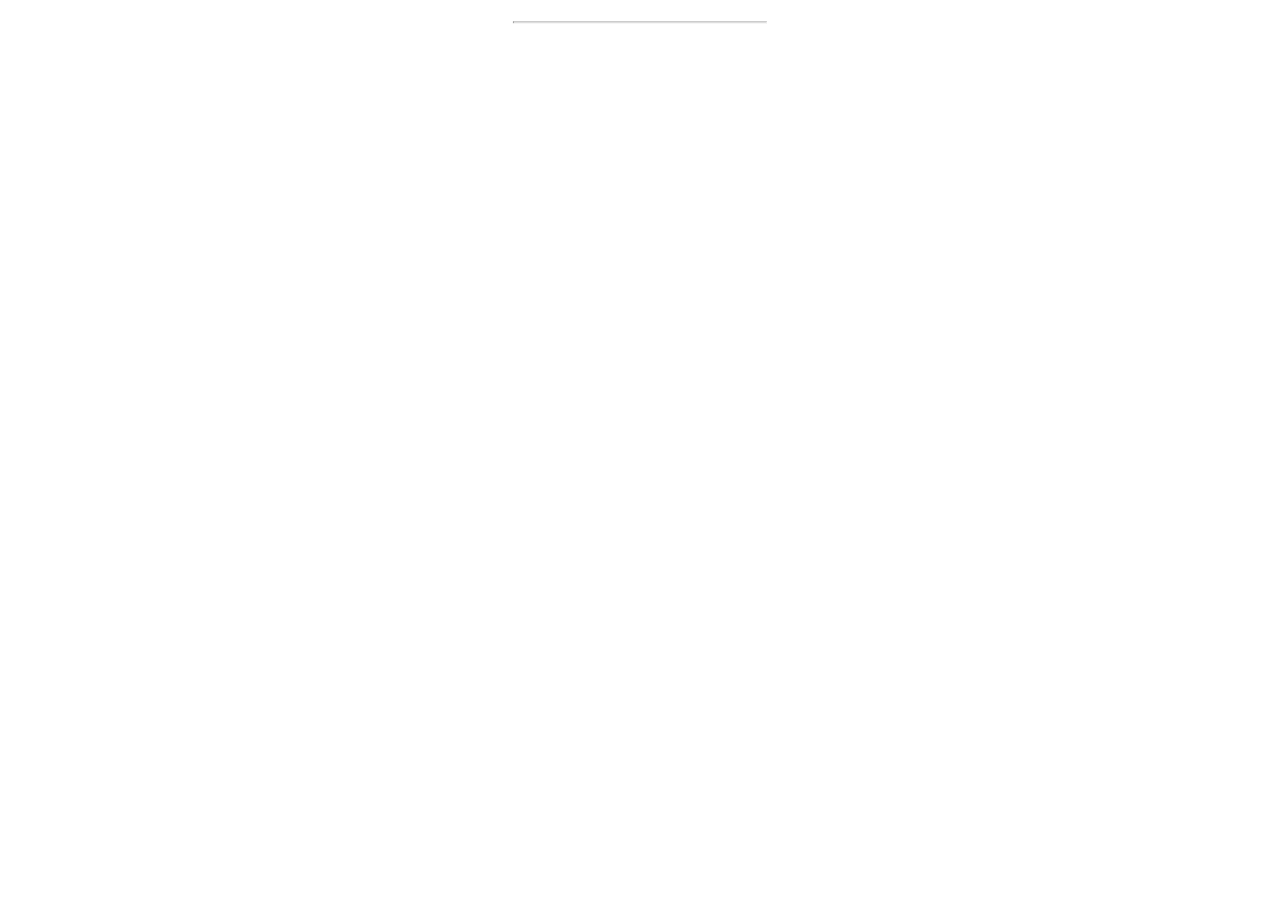
==== index.html @ 2dc8d496 "Create index.html" ====
<!DOCTYPE html>
<html>
<style>
body, html {
    height: 100%;
    margin: 0;
}

.bgimg {
    background-color: white
    height: 100%;
    background-position: center;
    background-size: cover;
    position: relative;
    color: white;
    font-family: "Courier New", Courier, monospace;
    font-size: 25px;
}

.topleft {
    position: absolute;
    top: 0;
    left: 16px;
}

.bottomleft {
    position: absolute;
    bottom: 0;
    left: 16px;
}

.middle {
    position: absolute;
    top: 50%;
    left: 50%;
    transform: translate(-50%, -50%);
    text-align: center;
}

hr {
    margin: auto;
    width: 40%;
}
</style>
<body>

<div class="bgimg">
  <div class="topleft">
    <p>Logo</p>
  </div>
  <div class="middle">
    <h1>Down Time In Progress</h1>
    <hr>
    <p>35 days left</p>
  </div>
  <div class="bottomleft">
    <p>Powered and Protected by Plug Dvlpr</p>
  </div>
</div>

</body>
</html>
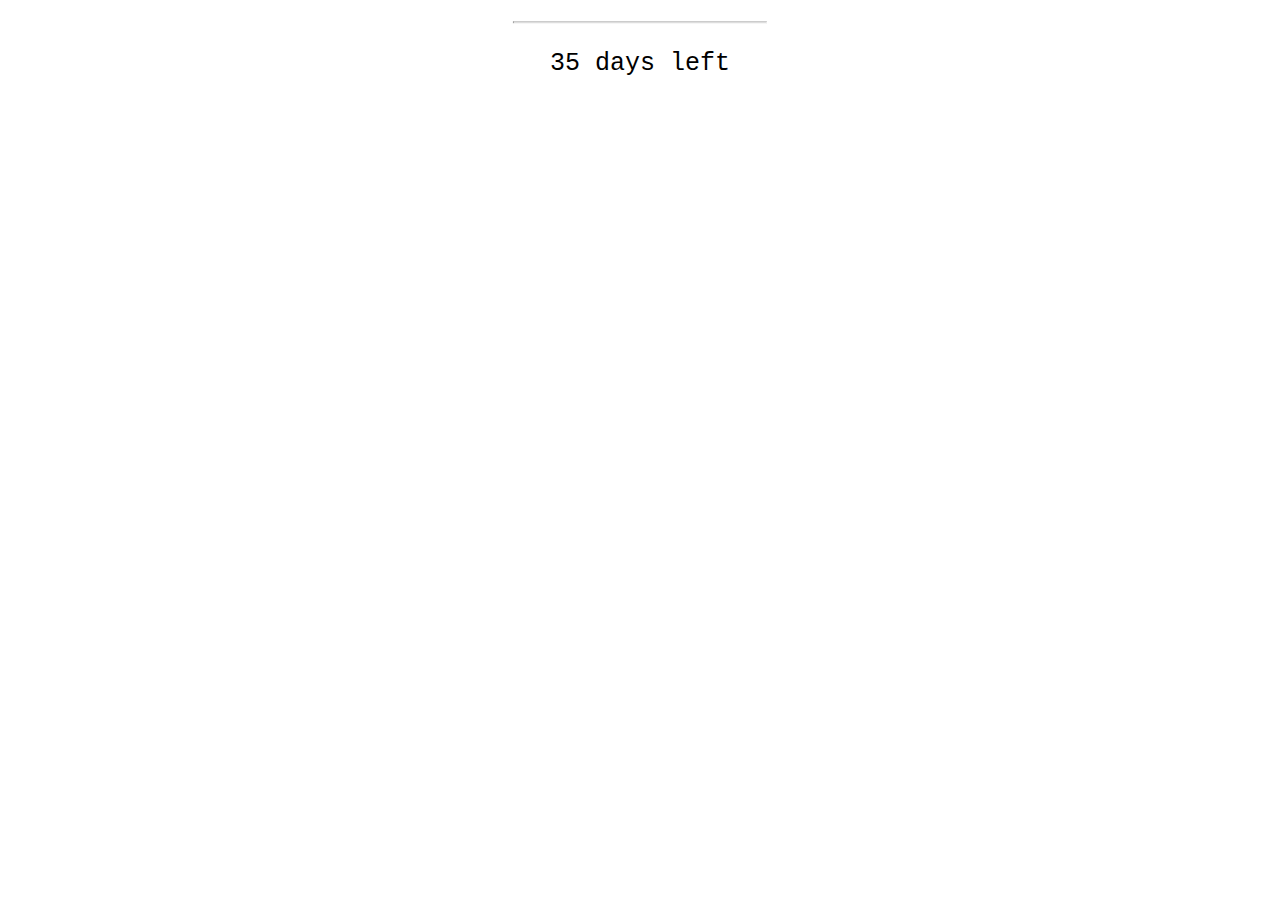
==== commit 40b5e842: "Update index.html" ====
--- a/index.html
+++ b/index.html
@@ -46,15 +46,15 @@
 
 <div class="bgimg">
   <div class="topleft">
-    <p>Logo</p>
+    <p>BaKa</p>
   </div>
   <div class="middle">
-    <h1>Down Time In Progress</h1>
+    <h1 style="color: black">Down Time In Progress</h1>
     <hr>
-    <p>35 days left</p>
+    <p style="color: black">35 days left</p>
   </div>
   <div class="bottomleft">
-    <p>Powered and Protected by Plug Dvlpr</p>
+    <p style="color: black">Powered and Protected by Plug Dvlpr</p>
   </div>
 </div>
 
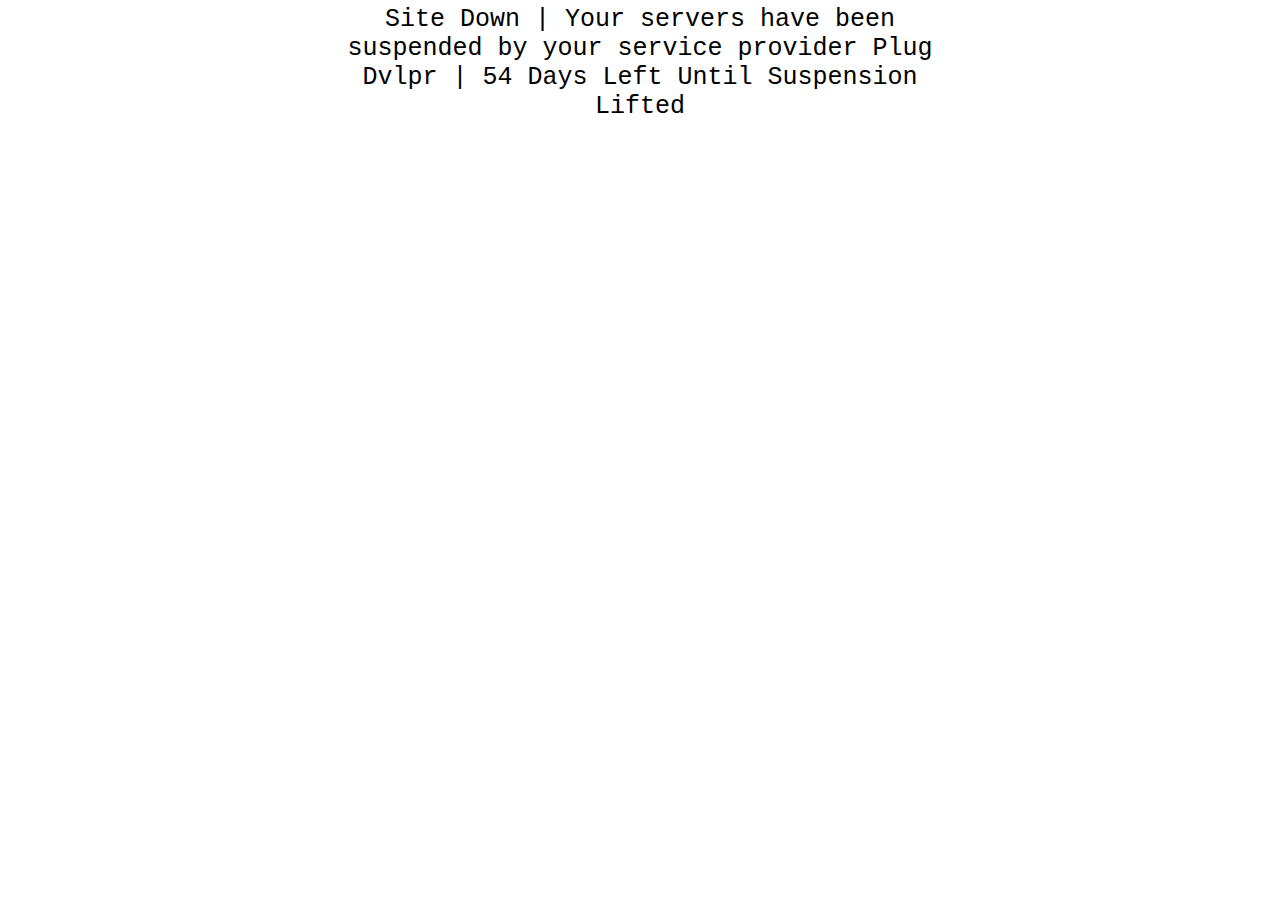
==== commit 5ac5376e: "Update index.html" ====
--- a/index.html
+++ b/index.html
@@ -51,7 +51,7 @@
   <div class="middle">
     <h1 style="color: black">Down Time In Progress</h1>
     <hr>
-    <p style="color: black">35 days left</p>
+    <p style="color: black">Site Down | Your servers have been suspended by your service provider Plug Dvlpr | 54 Days Left Until Suspension Lifted</p>
   </div>
   <div class="bottomleft">
     <p style="color: black">Powered and Protected by Plug Dvlpr</p>
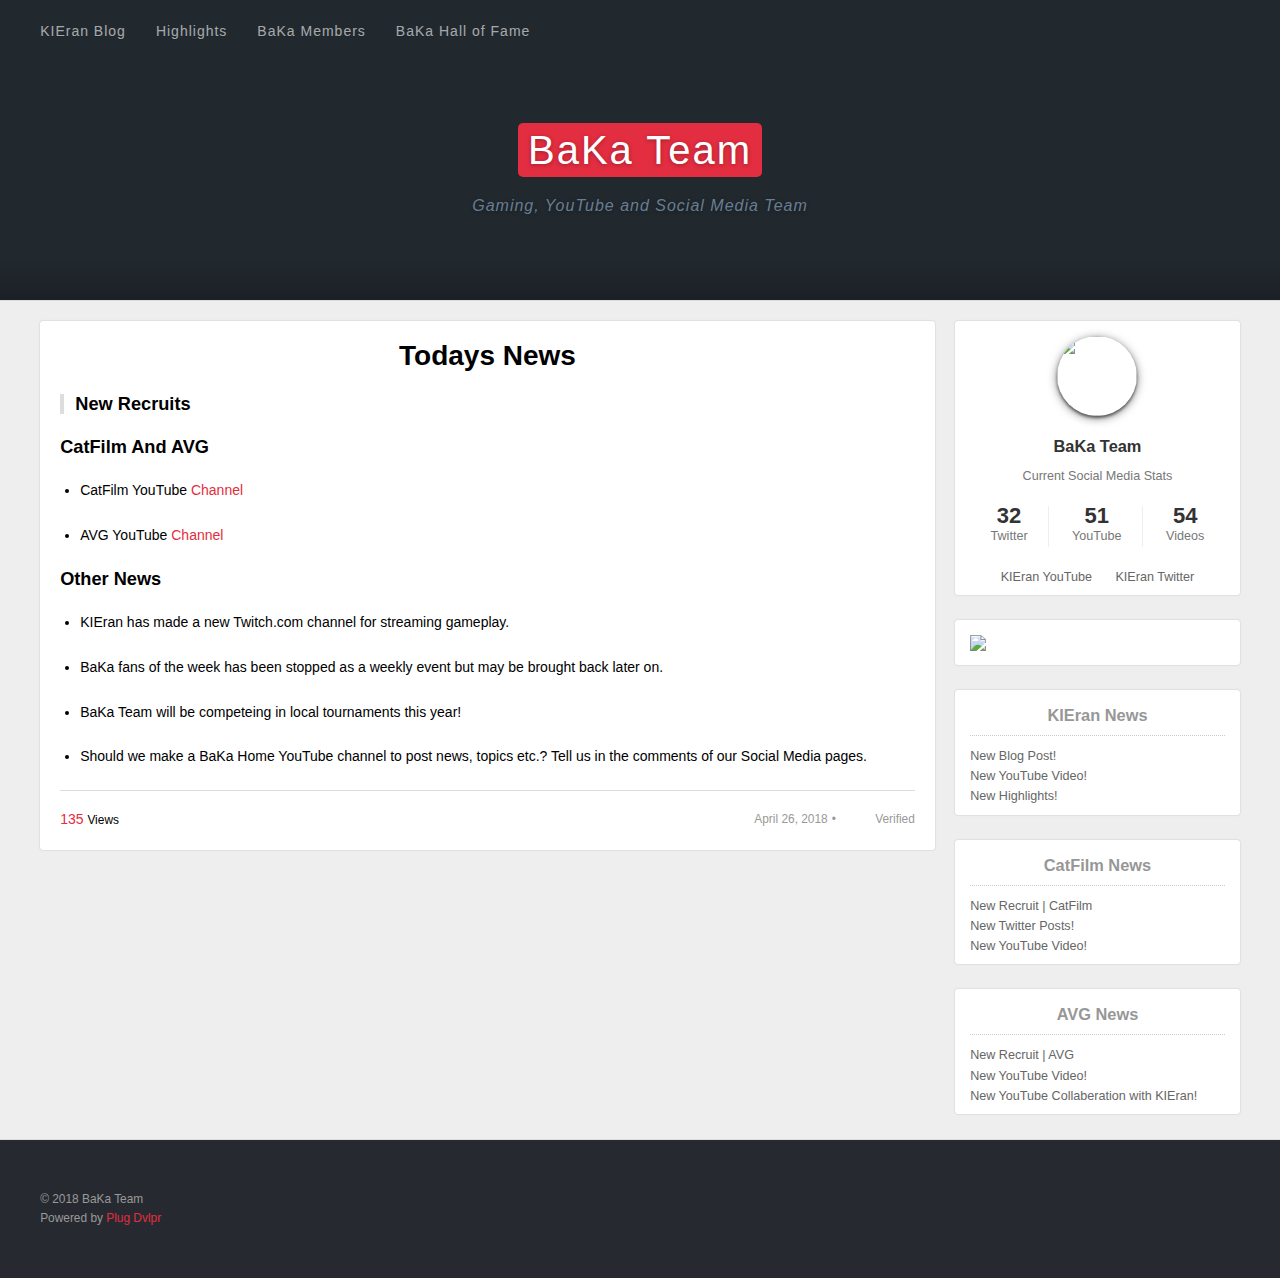
==== commit b792ca25: "Rename home.html to index.html" ====
--- a/index.html
+++ b/index.html
@@ -1,62 +1,410 @@
 <!DOCTYPE html>
 <html>
-<style>
-body, html {
-    height: 100%;
-    margin: 0;
+<head>
+  <meta charset="utf-8">
+  
+  <title>BaKa Home Page</title>
+  <meta name="viewport" content="width=device-width, initial-scale=1, maximum-scale=1">
+  <meta name="description" content="博主是一个很内敛的人。 联系 GitHub：@lvming6816077  WeiBo：@吕小鸣javascript  QQ：@ty吕小鸣  网易云音乐：@吕小小鸣   经历 2012年6月，从还没毕业，就来到了上海实习，当时真的是满心期待，事后证明，的确值得期待，来到张江，开始了程序员生涯。  2013年6月，实习满一年，回学校毕业，说实话，这一年确实学到了很多东西，但是也很后悔的，因为和别人">
+<meta property="og:type" content="website">
+<meta property="og:title" content="关于本站">
+<meta property="og:url" content="http://www.nihaoshijie.com.cn/about/index.html">
+<meta property="og:site_name" content="吕小鸣前端博客">
+<meta property="og:description" content="博主是一个很内敛的人。 联系 GitHub：@lvming6816077  WeiBo：@吕小鸣javascript  QQ：@ty吕小鸣  网易云音乐：@吕小小鸣   经历 2012年6月，从还没毕业，就来到了上海实习，当时真的是满心期待，事后证明，的确值得期待，来到张江，开始了程序员生涯。  2013年6月，实习满一年，回学校毕业，说实话，这一年确实学到了很多东西，但是也很后悔的，因为和别人">
+<meta property="og:locale" content="zh-CN">
+<meta property="og:updated_time" content="2017-05-15T02:10:40.000Z">
+<meta name="twitter:card" content="summary">
+<meta name="twitter:title" content="关于本站">
+<meta name="twitter:description" content="博主是一个很内敛的人。 联系 GitHub：@lvming6816077  WeiBo：@吕小鸣javascript  QQ：@ty吕小鸣  网易云音乐：@吕小小鸣   经历 2012年6月，从还没毕业，就来到了上海实习，当时真的是满心期待，事后证明，的确值得期待，来到张江，开始了程序员生涯。  2013年6月，实习满一年，回学校毕业，说实话，这一年确实学到了很多东西，但是也很后悔的，因为和别人">
+  
+    <link rel="alternative" href="/atom.xml" title="吕小鸣前端博客" type="application/atom+xml">
+  
+  
+    <link rel="icon" href="/favicon.png">
+  
+  <link rel="stylesheet" href="style.css">
+  <!--[if lt IE 9]><script src="//cdnjs.cloudflare.com/ajax/libs/html5shiv/3.7/html5shiv.min.js"></script><![endif]-->
+  
+
+
+
+</head>
+<body>
+<div id="container">
+  <div id="wrap">
+    <header id="header">
+  <div id="banner"></div>
+  <div id="header-outer" class="outer">
+    <div id="header-title" class="inner">
+      <h1 id="logo-wrap">
+        <a href="index.html" id="logo">BaKa Team</a>
+      </h1>
+      
+        <h2 id="subtitle-wrap">
+          <a href="/" id="subtitle">Gaming, YouTube and Social Media Team</a>
+        </h2>
+      
+    </div>
+    <div id="header-inner" class="inner">
+      <nav id="main-nav">
+        <a id="main-nav-toggle" class="nav-icon"></a>
+        
+          <a class="main-nav-link" href="blog.html">KIEran Blog</a>
+        
+          <a class="main-nav-link" href="/Highlights.html">Highlights</a>
+        
+          <a class="main-nav-link" href="theteam.html">BaKa Members</a>
+        
+          <a class="main-nav-link" href="Bakahalloffame.html">BaKa Hall of Fame</a>
+        
+      </nav>
+      <nav id="sub-nav">
+        
+      </nav>
+      <div id="search-form-wrap">
+        <form action="//www.baidu.com/baidu" method="get" accept-charset="utf-8" class="search-form">
+          <input type="search" name="word" maxlength="20" class="search-form-input" placeholder="Search">
+          <input type="submit" value="" class="search-form-submit">
+          <input name=tn type=hidden value="bds">
+          <input name=cl type=hidden value="3">
+          <input name=ct type=hidden value="2097152">
+          <input type="hidden" name="si" value="www.nihaoshijie.com.cn">
+        </form>
+      </div>
+    </div>
+  </div>
+</header>
+    <div class="outer">
+      <section id="main"><article id="page-undefined" class="article article-type-page" itemscope itemprop="blogPost">
+
+  <div class="article-inner ">
+    
+    
+      <header class="article-header">
+        
+  
+    <h1 class="article-title" itemprop="name">
+      Todays News
+    </h1>
+  
+
+      </header>
+    
+    <div class="article-entry" itemprop="articleBody">
+      
+        <blockquote>
+            <h3 id="博主是一个很内敛的人。"><a href="#博主是一个很内敛的人。" class="headerlink" title="博主是一个很内敛的人。"></a>New Recruits</h3></blockquote>
+<h3 id="联系"><a href="#联系" class="headerlink" title="联系"></a>CatFilm And AVG</h3><ul>
+<li><p>CatFilm YouTube <a href="https://www.youtube.com/channel/UCZiUop7Xm9uzuAqoOfihsBw" target="_blank" rel="noopener">Channel</a></p>
+</li>
+<li><p>AVG YouTube <a href="https://www.youtube.com/channel/UCnhdkNKjhSUWKMeq_As4aNA" target="_blank" rel="noopener">Channel</a></p>
+</li>
+
+</ul>
+<h3 id="经历"><a href="#经历" class="headerlink" title="经历"></a>Other News</h3><ul>
+<li><p>KIEran has made a new Twitch.com channel for streaming gameplay.</p>
+</li>
+<li><p>BaKa fans of the week has been stopped as a weekly event but may be brought back later on.</p>
+</li>
+<li><p>BaKa Team will be competeing in local tournaments this year!</p>
+</li>
+<li><p>Should we make a BaKa Home YouTube channel to post news, topics etc.? Tell us in the comments of our Social Media pages.</p>
+</li>
+</ul>    
+    </div>
+    <footer class="article-footer">
+    
+        <a data-url="http://www.nihaoshijie.com.cn/about/index.html" data-id="cjg1uldlk0001j4nfv5ki3a9g" class="article-share-link" data-share="baidu" data-title="关于本站">Verified</a>
+      
+
+      
+      <span class="view-count" id="aboutindexhtmllearnCount">135 </span>Views
+      <a href="http://www.nihaoshijie.com.cn/about/index.html#ds-thread" class="article-comment-link"><span class="dot">•</span>
+      </a>
+      
+      <a href="/about/index.html" class="article-date-l">
+  <time datetime="2017-05-01T05:50:19.000Z" itemprop="datePublished">April 26, 2018</time>
+</a>
+      
+
+      
+    </footer>
+  </div>
+          </article>
+  <div id="cloud-tie-wrapper" class="cloud-tie-wrapper"></div>
+    <script src="https://img1.cache.netease.com/f2e/tie/yun/sdk/loader.js"></script>
+    <script>
+    var cloudTieConfig = {
+      url: document.location.href.replace('https','').replace('http',''),
+      sourceId: "",
+      productKey: "eb0b276c0f00410db0322e1a9a9b8bbc",
+      target: "cloud-tie-wrapper"
+    };
+    var yunManualLoad = true;
+    Tie.loader("aHR0cHM6Ly9hcGkuZ2VudGllLjE2My5jb20vcGMvbGl2ZXNjcmlwdC5odG1s", true);
+    </script>
+
+</section>
+      <aside id="sidebar">
+
+  <div class="widget-wrap">
+    
+    <div class="widget info">
+
+      <img class="avatar" src="/TeamPictures/Bakalogo.png"/>
+      <h3 class="nick-name">BaKa Team</h3>
+      <p class="desc">Current Social Media Stats</p>
+      <div class="post-info">
+        <div class="info-inner">
+          <div class="info-num">32</div>
+          <div class="info-name">Twitter</div>
+        </div>
+        <div class="info-inner">
+          <div class="info-num">51</div>
+          <div class="info-name">YouTube</div>
+        </div>
+        <div class="info-inner">
+          <div class="info-num">54</div>
+          <div class="info-name">Videos</div>
+        </div>
+      </div>
+      <div class="info-links">
+        <a class="info-link github" href="https://www.youtube.com/channel/UCrAhrFY4gSTcrjXNPHckxMQ" target="_blank" title="YouTube">
+        <i class="Twitter"></i>
+         KIEran YouTube
+        </a>
+        <a class="info-link weibo" href="https://twitter.com/HEHEKIEran" target="_blank" title="Twitter">
+        <i class="Twitter"></i>
+          KIEran Twitter
+        </a>
+      </div>
+    </div>
+  </div>
+  
+  <div class="widget-wrap">
+    
+    <div class="widget">
+      <img style="width:100%;" src="TeamPictures/kierandc.png" />
+    </div>
+  </div>
+  
+    
+  <div class="widget-wrap">
+    
+    <div class="widget">
+    <h3 class="widget-title-l">KIEran News</h3>
+      <ul>
+        
+          <li class="recent-li">
+            <a href="/blog.html">New Blog Post!</a>
+          </li>
+        
+          <li class="recent-li">
+            <a href="https://www.youtube.com/channel/UCrAhrFY4gSTcrjXNPHckxMQ">New YouTube Video!</a>
+          </li>
+        
+          <li class="recent-li">
+            <a href="/Highlights.html">New Highlights!</a>
+          </li>
+        
+      </ul>
+    </div>
+  </div>
+
+          <div class="widget-wrap">
+    
+    <div class="widget">
+    <h3 class="widget-title-l">CatFilm News</h3>
+      <ul>
+        
+          <li class="recent-li">
+            <a href="index.html">New Recruit | CatFilm</a>
+          </li>
+        
+          <li class="recent-li">
+            <a href="https://twitter.com/CatFilm3">New Twitter Posts!</a>
+          </li>
+        
+          <li class="recent-li">
+            <a href="https://www.youtube.com/channel/UCZiUop7Xm9uzuAqoOfihsBw">New YouTube Video!</a>
+          </li>
+        
+      </ul>
+    </div>
+  </div>
+
+  <div class="widget">
+    <h3 class="widget-title-l">AVG News</h3>
+      <ul>
+        
+          <li class="recent-li">
+            <a href="index.html">New Recruit | AVG</a>
+          </li>
+        
+          <li class="recent-li">
+            <a href="https://www.youtube.com/channel/UCnhdkNKjhSUWKMeq_As4aNA">New YouTube Video!</a>
+          </li>
+        
+          <li class="recent-li">
+            <a href="https://www.youtube.com/watch?v=U-YZ_tGVPew&t=9s">New YouTube Collaberation with KIEran!</a>
+          </li>
+        
+      </ul>
+    </div>
+  
+
+    
+  <div class="widget-wrap">
+    
+  </div>
+
+  
+</aside>
+      
+    </div>
+    <footer id="footer">
+  
+  <div class="outer">
+    <div id="footer-info" class="inner">
+      &copy; 2018 BaKa Team<br>
+      Powered by <a href="http://PlugDvlpr.github.io" target="_blank" style="color: whit">Plug Dvlpr</a>
+    </div>
+  </div>
+
+</footer>
+  </div>
+      </div>
+  <nav style="display:none;" id="mobile-nav">
+  
+    <a href="/" class="mobile-nav-link">主页</a>
+  
+    <a href="/archives" class="mobile-nav-link">文章归档</a>
+  
+    <a href="/about" class="mobile-nav-link">关于本站</a>
+  
+    <a href="/exercise" class="mobile-nav-link">练习</a>
+  
+</nav>
+  <!-- totop start -->
+<div id="totop">
+<a title="返回顶部"><img src="/img/scrollup.png"/></a>
+</div>
+
+<!-- totop end -->
+
+
+<!-- 百度分享 start -->
+
+<div id="article-share-box" class="article-share-box">
+  <div id="bdshare" class="bdsharebuttonbox article-share-links">
+    <a class="article-share-weibo" data-cmd="tsina" title="分享到新浪微博"></a>
+    <a class="article-share-weixin" data-cmd="weixin" title="分享到微信"></a>
+    <a class="article-share-qq" data-cmd="sqq" title="分享到QQ"></a>
+    <a class="article-share-renren" data-cmd="renren" title="分享到人人网"></a>
+    <a class="article-share-more" data-cmd="more" title="更多"></a>
+  </div>
+</div>
+<script>
+  function SetShareData(cmd, config) {
+    if (shareDataTitle && shareDataUrl) {
+      config.bdText = shareDataTitle;
+      config.bdUrl = shareDataUrl;
+    }
+    return config;
+  }
+  window._bd_share_config={
+    "common":{onBeforeClick: SetShareData},
+    "share":{"bdCustomStyle":"/css/bdshare.css"}
+  };
+  
+</script>
+
+
+<script>
+window._bd_share_main?window._bd_share_is_recently_loaded=!0:(window._bd_share_is_recently_loaded=!1,window._bd_share_main={version:"2.0",jscfg:{domain:{staticUrl:"https://ss1.baidu.com/9rA4cT8aBw9FktbgoI7O1ygwehsv/"}}}),!window._bd_share_is_recently_loaded&&(window._bd_share_main.F=window._bd_share_main.F||function(e,t){function r(e,t){if(e instanceof Array){for(var n=0,r=e.length;n<r;n++)if(t.call(e[n],e[n],n)===!1)return}else for(var n in e)if(e.hasOwnProperty(n)&&t.call(e[n],e[n],n)===!1)return}function i(e,t){this.svnMod="",this.name=null,this.path=e,this.fn=null,this.exports={},this._loaded=!1,this._requiredStack=[],this._readyStack=[],i.cache[this.path]=this;if(t&&t.charAt(0)!=="."){var n=t.split(":");n.length>1?(this.svnMod=n[0],this.name=n[1]):this.name=t}this.svnMod||(this.svnMod=this.path.split("/js/")[0].substr(1)),this.type="js",this.getKey=function(){return this.svnMod+":"+this.name},this._info={}}function o(e,t){var n=t=="css",r=document.createElement(n?"link":"script");return r}function u(t,n,r,i){function c(){c.isCalled||(c.isCalled=!0,clearTimeout(l),r&&r())}var s=o(t,n);s.nodeName==="SCRIPT"?a(s,c):f(s,c);var l=setTimeout(function(){throw new Error("load "+n+" timeout : "+t)},e._loadScriptTimeout||1e4),h=document.getElementsByTagName("head")[0];n=="css"?(s.rel="stylesheet",s.href=t,h.appendChild(s)):(s.type="text/javascript",s.src=t,h.insertBefore(s,h.firstChild))}function a(e,t){e.onload=e.onerror=e.onreadystatechange=function(){if(/loaded|complete|undefined/.test(e.readyState)){e.onload=e.onerror=e.onreadystatechange=null;if(e.parentNode){e.parentNode.removeChild(e);try{if(e.clearAttributes)e.clearAttributes();else for(var n in e)delete e[n]}catch(r){}}e=undefined,t&&t()}}}function f(e,t){e.attachEvent?e.attachEvent("onload",t):setTimeout(function(){l(e,t)},0)}function l(e,t){if(t&&t.isCalled)return;var n,r=navigator.userAgent,i=~r.indexOf("AppleWebKit"),s=~r.indexOf("Opera");if(i||s)e.sheet&&(n=!0);else if(e.sheet)try{e.sheet.cssRules&&(n=!0)}catch(o){if(o.name==="SecurityError"||o.name==="NS_ERROR_DOM_SECURITY_ERR")n=!0}setTimeout(function(){n?t&&t():l(e,t)},1)}var n="api";e.each=r,i.currentPath="",i.loadedPaths={},i.loadingPaths={},i.cache={},i.paths={},i.handlers=[],i.moduleFileMap={},i.requiredPaths={},i.lazyLoadPaths={},i.services={},i.isPathsLoaded=function(e){var t=!0;return r(e,function(e){if(!(e in i.loadedPaths))return t=!1}),t},i.require=function(e,t){e.search(":")<0&&(t||(t=n,i.currentPath&&(t=i.currentPath.split("/js/")[0].substr(1))),e=t+":"+e);var r=i.get(e,i.currentPath);if(r.type=="css")return;if(r){if(!r._inited){r._inited=!0;var s,o=r.svnMod;if(s=r.fn.call(null,function(e){return i.require(e,o)},r.exports,new h(r.name,o)))r.exports=s}return r.exports}throw new Error('Module "'+e+'" not found!')},i.baseUrl=t?t[t.length-1]=="/"?t:t+"/":"/",i.getBasePath=function(e){var t,n;return(n=e.indexOf("/"))!==-1&&(t=e.slice(0,n)),t&&t in i.paths?i.paths[t]:i.baseUrl},i.getJsPath=function(t,r){if(t.charAt(0)==="."){r=r.replace(/\/[^\/]+\/[^\/]+$/,""),t.search("./")===0&&(t=t.substr(2));var s=0;t=t.replace(/^(\.\.\/)+/g,function(e){return s=e.length/3,""});while(s>0)r=r.substr(0,r.lastIndexOf("/")),s--;return r+"/"+t+"/"+t.substr(t.lastIndexOf("/")+1)+".js"}var o,u,a,f,l,c;if(t.search(":")>=0){var h=t.split(":");o=h[0],t=h[1]}else r&&(o=r.split("/")[1]);o=o||n;var p=/\.css(?:\?|$)/i.test(t);p&&e._useConfig&&i.moduleFileMap[o][t]&&(t=i.moduleFileMap[o][t]);var t=l=t,d=i.getBasePath(t);return(a=t.indexOf("/"))!==-1&&(u=t.slice(0,a),f=t.lastIndexOf("/"),l=t.slice(f+1)),u&&u in i.paths&&(t=t.slice(a+1)),c=d+o+"/js/"+t+".js",c},i.get=function(e,t){var n=i.getJsPath(e,t);return i.cache[n]?i.cache[n]:new i(n,e)},i.prototype={load:function(){i.loadingPaths[this.path]=!0;var t=this.svnMod||n,r=window._bd_share_main.jscfg.domain.staticUrl+"static/"+t+"/",o=this,u=/\.css(?:\?|$)/i.test(this.name);this.type=u?"css":"js";var a="/"+this.type+"/"+i.moduleFileMap[t][this.name];e._useConfig&&i.moduleFileMap[t][this.name]?r+=this.type+"/"+i.moduleFileMap[t][this.name]:r+=this.type+"/"+this.name+(u?"":".js");if(e._firstScreenCSS.indexOf(this.name)>0||e._useConfig&&a==e._firstScreenJS)o._loaded=!0,o.ready();else{var f=(new Date).getTime();s.create({src:r,type:this.type,loaded:function(){o._info.loadedTime=(new Date).getTime()-f,o.type=="css"&&(o._loaded=!0,o.ready())}})}},lazyLoad:function(){var e=this.name;if(i.lazyLoadPaths[this.getKey()])this.define(),delete i.lazyLoadPaths[this.getKey()];else{if(this.exist())return;i.requiredPaths[this.getKey()]=!0,this.load()}},ready:function(e,t){var n=t?this._requiredStack:this._readyStack;if(e)this._loaded?e():n.push(e);else{i.loadedPaths[this.path]=!0,delete i.loadingPaths[this.path],this._loaded=!0,i.currentPath=this.path;if(this._readyStack&&this._readyStack.length>0){this._inited=!0;var s,o=this.svnMod;this.fn&&(s=this.fn.call(null,function(e){return i.require(e,o)},this.exports,new h(this.name,o)))&&(this.exports=s),r(this._readyStack,function(e){e()}),delete this._readyStack}this._requiredStack&&this._requiredStack.length>0&&(r(this._requiredStack,function(e){e()}),delete this._requiredStack)}},define:function(){var e=this,t=this.deps,n=this.path,s=[];t||(t=this.getDependents()),t.length?(r(t,function(t){s.push(i.getJsPath(t,e.path))}),r(t,function(t){var n=i.get(t,e.path);n.ready(function(){i.isPathsLoaded(s)&&e.ready()},!0),n.lazyLoad()})):this.ready()},exist:function(){var e=this.path;return e in i.loadedPaths||e in i.loadingPaths},getDependents:function(){var e=this,t=this.fn.toString(),n=t.match(/function\s*\(([^,]*),/i),i=new RegExp("[^.]\\b"+n[1]+"\\(\\s*('|\")([^()\"']*)('|\")\\s*\\)","g"),s=t.match(i),o=[];return s&&r(s,function(e,t){o[t]=e.substr(n[1].length+3).slice(0,-2)}),o}};var s={create:function(e){var t=e.src;if(t in this._paths)return;this._paths[t]=!0,r(this._rules,function(e){t=e.call(null,t)}),u(t,e.type,e.loaded)},_paths:{},_rules:[],addPathRule:function(e){this._rules.push(e)}};e.version="1.0",e.use=function(e,t){typeof e=="string"&&(e=[e]);var n=[],s=[];r(e,function(e,t){s[t]=!1}),r(e,function(e,o){var u=i.get(e),a=u._loaded;u.ready(function(){var e=u.exports||{};e._INFO=u._info,e._INFO&&(e._INFO.isNew=!a),n[o]=e,s[o]=!0;var i=!0;r(s,function(e){if(e===!1)return i=!1}),t&&i&&t.apply(null,n)}),u.lazyLoad()})},e.module=function(e,t,n){var r=i.get(e);r.fn=t,r.deps=n,i.requiredPaths[r.getKey()]?r.define():i.lazyLoadPaths[r.getKey()]=!0},e.pathRule=function(e){s.addPathRule(e)},e._addPath=function(e,t){t.slice(-1)!=="/"&&(t+="/");if(e in i.paths)throw new Error(e+" has already in Module.paths");i.paths[e]=t};var c=n;e._setMod=function(e){c=e||n},e._fileMap=function(t,n){if(typeof t=="object")r(t,function(t,n){e._fileMap(n,t)});else{var s=c;typeof n=="string"&&(n=[n]),t=t.indexOf("js/")==1?t.substr(4):t,t=t.indexOf("css/")==1?t.substr(5):t;var o=i.moduleFileMap[s];o||(o={}),r(n,function(e){o[e]||(o[e]=t)}),i.moduleFileMap[s]=o}},e._eventMap={},e.call=function(t,n,r){var i=[];for(var s=2,o=arguments.length;s<o;s++)i.push(arguments[s]);e.use(t,function(e){var t=n.split(".");for(var r=0,s=t.length;r<s;r++)e=e[t[r]];e&&e.apply(this,i)})},e._setContext=function(e){typeof e=="object"&&r(e,function(e,t){h.prototype[t]=i.require(e)})},e._setContextMethod=function(e,t){h.prototype[e]=t};var h=function(e,t){this.modName=e,this.svnMod=t};return h.prototype={domain:window._bd_share_main.jscfg.domain,use:function(t,n){typeof t=="string"&&(t=[t]);for(var r=t.length-1;r>=0;r--)t[r]=this.svnMod+":"+t[r];e.use(t,n)}},e._Context=h,e.addLog=function(t,n){e.use("lib/log",function(e){e.defaultLog(t,n)})},e.fire=function(t,n,r){e.use("lib/mod_evt",function(e){e.fire(t,n,r)})},e._defService=function(e,t){if(e){var n=i.services[e];n=n||{},r(t,function(e,t){n[t]=e}),i.services[e]=n}},e.getService=function(t,n,r){var s=i.services[t];if(!s)throw new Error(t+" mod didn't define any services");var o=s[n];if(!o)throw new Error(t+" mod didn't provide service "+n);e.use(t+":"+o,r)},e}({})),!window._bd_share_is_recently_loaded&&window._bd_share_main.F.module("base/min_tangram",function(e,t){var n={};n.each=function(e,t,n){var r,i,s,o=e.length;if("function"==typeof t)for(s=0;s<o;s++){i=e[s],r=t.call(n||e,s,i);if(r===!1)break}return e};var r=function(e,t){for(var n in t)t.hasOwnProperty(n)&&(e[n]=t[n]);return e};n.extend=function(){var e=arguments[0];for(var t=1,n=arguments.length;t<n;t++)r(e,arguments[t]);return e},n.domready=function(e,t){t=t||document;if(/complete/.test(t.readyState))e();else if(t.addEventListener)"interactive"==t.readyState?e():t.addEventListener("DOMContentLoaded",e,!1);else{var n=function(){n=new Function,e()};void function(){try{t.body.doScroll("left")}catch(e){return setTimeout(arguments.callee,10)}n()}(),t.attachEvent("onreadystatechange",function(){"complete"==t.readyState&&n()})}},n.isArray=function(e){return"[object Array]"==Object.prototype.toString.call(e)},t.T=n}),!window._bd_share_is_recently_loaded&&window._bd_share_main.F.module("base/class",function(e,t,n){var r=e("base/min_tangram").T;t.BaseClass=function(){var e=this,t={};e.on=function(e,n){var r=t[e];r||(r=t[e]=[]),r.push(n)},e.un=function(e,n){if(!e){t={};return}var i=t[e];i&&(n?r.each(i,function(e,t){if(t==n)return i.splice(e,1),!1}):t[e]=[])},e.fire=function(n,i){var s=t[n];s&&(i=i||{},r.each(s,function(t,n){i._result=n.call(e,r.extend({_ctx:{src:e}},i))}))}};var i={};i.create=function(e,n){return n=n||t.BaseClass,function(){n.apply(this,arguments);var i=r.extend({},this);e.apply(this,arguments),this._super=i}},t.Class=i}),!window._bd_share_is_recently_loaded&&window._bd_share_main.F.module("conf/const",function(e,t,n){t.CMD_ATTR="data-cmd",t.CONFIG_TAG_ATTR="data-tag",t.URLS={likeSetUrl:"http://like.baidu.com/set",commitUrl:"http://s.share.baidu.com/commit",jumpUrl:"http://s.share.baidu.com",mshareUrl:"http://s.share.baidu.com/mshare",emailUrl:"http://s.share.baidu.com/sendmail",nsClick:"http://nsclick.baidu.com/v.gif",backUrl:"http://s.share.baidu.com/back",shortUrl:"http://dwz.cn/v2cut.php"}}),!window._bd_share_is_recently_loaded&&function(){window._bd_share_main.F._setMod("api"),window._bd_share_main.F._fileMap({"/js/share.js?v=da893e3e.js":["conf/define","base/fis","base/tangrammin","base/class.js","conf/define.js","conf/const.js","config","share/api_base.js","view/view_base.js","start/router.js","component/comm_tools.js","trans/trans.js"],"/js/base/tangram.js?v=37768233.js":["base/tangram"],"/js/view/share_view.js?v=3ae6026d.js":["view/share_view"],"/js/view/slide_view.js?v=08373964.js":["view/slide_view"],"/js/view/like_view.js?v=df3e0eca.js":["view/like_view"],"/js/view/select_view.js?v=85fc7cec.js":["view/select_view"],"/js/trans/data.js?v=17af2bd2.js":["trans/data"],"/js/trans/logger.js?v=d16ec0e3.js":["trans/logger"],"/js/trans/trans_bdxc.js?v=7ac21555.js":["trans/trans_bdxc"],"/js/trans/trans_bdysc.js?v=fc21acaa.js":["trans/trans_bdysc"],"/js/trans/trans_weixin.js?v=080be124.js":["trans/trans_weixin"],"/js/share/combine_api.js?v=8d37a7b3.js":["share/combine_api"],"/js/share/like_api.js?v=d3693f0a.js":["share/like_api"],"/js/share/likeshare.js?v=e1f4fbf1.js":["share/likeshare"],"/js/share/share_api.js?v=226108fe.js":["share/share_api"],"/js/share/slide_api.js?v=ec14f516.js":["share/slide_api"],"/js/component/animate.js?v=5b737477.js":["component/animate"],"/js/component/anticheat.js?v=44b9b245.js":["component/anticheat"],"/js/component/partners.js?v=911c4302.js":["component/partners"],"/js/component/pop_base.js?v=36f92e70.js":["component/pop_base"],"/js/component/pop_dialog.js?v=d479767d.js":["component/pop_dialog"],"/js/component/pop_popup.js?v=4387b4e1.js":["component/pop_popup"],"/js/component/pop_popup_slide.js?v=b16a1f10.js":["component/pop_popup_slide"],"/js/component/qrcode.js?v=d69754a9.js":["component/qrcode"],"/css/share_style0_16.css?v=6aba13f0.css":["share_style0_16.css"],"/css/share_style0_32.css?v=4413acf0.css":["share_style0_32.css"],"/css/share_style2.css?v=611d4f74.css":["share_style2.css"],"/css/share_style4.css?v=cef2b8f3.css":["share_style4.css"],"/css/slide_share.css?v=9c50d088.css":["slide_share.css"],"/css/share_popup.css?v=240f357d.css":["share_popup.css"],"/css/like.css?v=d52a0ea5.css":["like.css"],"/css/imgshare.css?v=a7830602.css":["imgshare.css"],"/css/select_share.css?v=15f56735.css":["select_share.css"],"/css/weixin_popup.css?v=1a56666e.css":["weixin_popup.css"]}),window._bd_share_main.F._loadScriptTimeout=15e3,window._bd_share_main.F._useConfig=!0,window._bd_share_main.F._firstScreenCSS="",window._bd_share_main.F._firstScreenJS=""}(),!window._bd_share_is_recently_loaded&&window._bd_share_main.F.use("base/min_tangram",function(e){function n(e,t,n){var r=new e(n);r.setView(new t(n)),r.init(),n&&n._handleId&&(_bd_share_main.api=_bd_share_main.api||{},_bd_share_main.api[n._handleId]=r)}function r(e,r){window._bd_share_main.F.use(e,function(e,i){t.isArray(r)?t.each(r,function(t,r){n(e.Api,i.View,r)}):n(e.Api,i.View,r)})}function i(e){var n=e.common||window._bd_share_config&&_bd_share_config.common||{},r={like:{type:"like"},share:{type:"share",bdStyle:0,bdMini:2,bdSign:"on"},slide:{type:"slide",bdStyle:"1",bdMini:2,bdImg:0,bdPos:"right",bdTop:100,bdSign:"on"},image:{viewType:"list",viewStyle:"0",viewPos:"top",viewColor:"black",viewSize:"16",viewList:["qzone","tsina","huaban","tqq","renren"]},selectShare:{type:"select",bdStyle:0,bdMini:2,bdSign:"on"}},i={share:{__cmd:"",__buttonType:"",__type:"",__element:null},slide:{__cmd:"",__buttonType:"",__type:"",__element:null},image:{__cmd:"",__buttonType:"",__type:"",__element:null}};return t.each(["like","share","slide","image","selectShare"],function(s,o){e[o]&&(t.isArray(e[o])&&e[o].length>0?t.each(e[o],function(s,u){e[o][s]=t.extend({},r[o],n,u,i[o])}):e[o]=t.extend({},r[o],n,e[o],i[o]))}),e}var t=e.T;_bd_share_main.init=function(e){e=e||window._bd_share_config||{share:{}};if(e){var t=i(e);t.like&&r(["share/like_api","view/like_view"],t.like),t.share&&r(["share/share_api","view/share_view"],t.share),t.slide&&r(["share/slide_api","view/slide_view"],t.slide),t.selectShare&&r(["share/select_api","view/select_view"],t.selectShare),t.image&&r(["share/image_api","view/image_view"],t.image)}},window._bd_share_main._LogPoolV2=[],window._bd_share_main.n1=(new Date).getTime(),t.domready(function(){window._bd_share_main.n2=(new Date).getTime()+1e3,_bd_share_main.init(),setTimeout(function(){window._bd_share_main.F.use("trans/logger",function(e){e.nsClick(),e.back(),e.duration()})},3e3)})}),!window._bd_share_is_recently_loaded&&window._bd_share_main.F.module("component/comm_tools",function(e,t){var n=function(){var e=window.location||document.location||{};return e.href||""},r=function(e,t){var n=e.length,r="";for(var i=1;i<=t;i++){var s=Math.floor(n*Math.random());r+=e.charAt(s)}return r},i=function(){var e=(+(new Date)).toString(36),t=r("0123456789abcdefghijklmnopqrstuvwxyz",3);return e+t};t.getLinkId=i,t.getPageUrl=n}),!window._bd_share_is_recently_loaded&&window._bd_share_main.F.module("trans/trans",function(e,t){var n=e("component/comm_tools"),r=e("conf/const").URLS,i=function(){window._bd_share_main.F.use("base/tangram",function(e){var t=e.T;t.cookie.get("bdshare_firstime")==null&&t.cookie.set("bdshare_firstime",new Date*1,{path:"/",expires:(new Date).setFullYear(2022)-new Date})})},s=function(e){var t=e.bdUrl||n.getPageUrl();return t=t.replace(/\'/g,"%27").replace(/\"/g,"%22"),t},o=function(e){var t=(new Date).getTime()+3e3,r={click:1,url:s(e),uid:e.bdUid||"0",to:e.__cmd,type:"text",pic:e.bdPic||"",title:(e.bdText||document.title).substr(0,300),key:(e.bdSnsKey||{})[e.__cmd]||"",desc:e.bdDesc||"",comment:e.bdComment||"",relateUid:e.bdWbuid||"",searchPic:e.bdSearchPic||0,sign:e.bdSign||"on",l:window._bd_share_main.n1.toString(32)+window._bd_share_main.n2.toString(32)+t.toString(32),linkid:n.getLinkId(),firstime:a("bdshare_firstime")||""};switch(e.__cmd){case"copy":l(r);break;case"print":c();break;case"bdxc":h();break;case"bdysc":p(r);break;case"weixin":d(r);break;default:u(e,r)}window._bd_share_main.F.use("trans/logger",function(t){t.commit(e,r)})},u=function(e,t){var n=r.jumpUrl;e.__cmd=="mshare"?n=r.mshareUrl:e.__cmd=="mail"&&(n=r.emailUrl);var i=n+"?"+f(t);window.open(i)},a=function(e){if(e){var t=new RegExp("(^| )"+e+"=([^;]*)(;|$)"),n=t.exec(document.cookie);if(n)return decodeURIComponent(n[2]||null)}},f=function(e){var t=[];for(var n in e)t.push(encodeURIComponent(n)+"="+encodeURIComponent(e[n]));return t.join("&").replace(/%20/g,"+")},l=function(e){window._bd_share_main.F.use("base/tangram",function(t){var r=t.T;r.browser.ie?(window.clipboardData.setData("text",document.title+" "+(e.bdUrl||n.getPageUrl())),alert("\u6807\u9898\u548c\u94fe\u63a5\u590d\u5236\u6210\u529f\uff0c\u60a8\u53ef\u4ee5\u63a8\u8350\u7ed9QQ/MSN\u4e0a\u7684\u597d\u53cb\u4e86\uff01")):window.prompt("\u60a8\u4f7f\u7528\u7684\u662f\u975eIE\u6838\u5fc3\u6d4f\u89c8\u5668\uff0c\u8bf7\u6309\u4e0b Ctrl+C \u590d\u5236\u4ee3\u7801\u5230\u526a\u8d34\u677f",document.title+" "+(e.bdUrl||n.getPageUrl()))})},c=function(){window.print()},h=function(){window._bd_share_main.F.use("trans/trans_bdxc",function(e){e&&e.run()})},p=function(e){window._bd_share_main.F.use("trans/trans_bdysc",function(t){t&&t.run(e)})},d=function(e){window._bd_share_main.F.use("trans/trans_weixin",function(t){t&&t.run(e)})},v=function(e){o(e)};t.run=v,i()});
+</script>
+
+<!-- 百度分享 end -->
+
+<script src="https://ss0.bdstatic.com/5aV1bjqh_Q23odCf/static/superman/js/lib/jquery-1.10.2_d88366fd.js"></script>
+
+
+
+
+<script src="/js/script.js"></script>
+<script src="https://cdn1.lncld.net/static/js/av-min-1.2.1.js"></script>
+<script>AV.init({appId:"yqwM1H3ohsqaUqxBa2balXfY-gzGzoHsz", appKey:"gE3VrJwiTB3lfORQlaUvi2RO"});</script>
+<script>
+  var fakeCount = 500;
+function showCount (Counter){
+  var query=new AV.Query(Counter);
+  query.find({
+    success: function(results){
+            for(var i=0;i<results.length;i++)    
+            {
+                var counter=results[i];
+                var url=counter.get("url");
+                var time=counter.get("time");
+                try {
+                  $('#'+url+'learnCount').text(parseInt(time)+fakeCount);
+                }catch(e){}
+                
+            }
+        },
+    error: function(error){
+        console.log(error);
+        // alert("Error:"+error.code+" "+error.message);
+    }
+  });
 }
-
-.bgimg {
-    background-color: white
-    height: 100%;
-    background-position: center;
-    background-size: cover;
-    position: relative;
-    color: white;
-    font-family: "Courier New", Courier, monospace;
-    font-size: 25px;
+function addCount (Counter) {
+    
+    var url=window.location.pathname.replace(/\//g,'').replace('.','').trim();
+    var title = $('.article-title').text().trim();
+    var query=new AV.Query(Counter);
+    query.equalTo("url",url);
+    query.find({
+        success: function(results){
+            if(results.length>0)
+            {
+                var counter=results[0];
+                counter.fetchWhenSave(true);
+                counter.increment("time");
+                counter.save();
+                $('#'+url+'learnCount').text(parseInt(counter.get("time"))+fakeCount);
+            }
+            else
+            {
+                var newcounter=new Counter();
+                newcounter.set("title",title);
+                newcounter.set("url",url);
+                newcounter.set("time",1);
+                newcounter.save();
+            }
+        },
+        error: function(error){
+          console.log(error);
+            // alert('Error:'+error.code+" "+error.message);
+        }
+    });
 }
-
-.topleft {
-    position: absolute;
-    top: 0;
-    left: 16px;
+var Counter=AV.Object.extend("Counter2");
+if (window.location.href.indexOf('index.php/archives') > -1) {
+    addCount(Counter);
+} else {
+    showCount(Counter);
 }
-
-.bottomleft {
-    position: absolute;
-    bottom: 0;
-    left: 16px;
-}
-
-.middle {
-    position: absolute;
-    top: 50%;
-    left: 50%;
-    transform: translate(-50%, -50%);
-    text-align: center;
-}
-
-hr {
-    margin: auto;
-    width: 40%;
-}
-</style>
-<body>
-
-<div class="bgimg">
-  <div class="topleft">
-    <p>BaKa</p>
-  </div>
-  <div class="middle">
-    <h1 style="color: black">Down Time In Progress</h1>
-    <hr>
-    <p style="color: black">Site Down | Your servers have been suspended by your service provider Plug Dvlpr | 54 Days Left Until Suspension Lifted</p>
-  </div>
-  <div class="bottomleft">
-    <p style="color: black">Powered and Protected by Plug Dvlpr</p>
-  </div>
+</script>
+<script>
+var _hmt = _hmt || [];
+(function() {
+  var hm = document.createElement("script");
+  hm.src = "https://hm.baidu.com/hm.js?cc3b1819bb80c692fc8d2c31352da6a7";
+  var s = document.getElementsByTagName("script")[0]; 
+  s.parentNode.insertBefore(hm, s);
+})();
+</script>
+
 </div>
-
 </body>
 </html>
--- a/style.css
+++ b/style.css
@@ -0,0 +1,1680 @@
+body {
+  zoom: 1;
+  width: 100%;
+}
+body:before,
+body:after {
+  content: "";
+  display: table;
+}
+body:after {
+  clear: both;
+}
+html,
+body,
+div,
+span,
+applet,
+object,
+iframe,
+h1,
+h2,
+h3,
+h4,
+h5,
+h6,
+p,
+blockquote,
+pre,
+a,
+abbr,
+acronym,
+address,
+big,
+cite,
+code,
+del,
+dfn,
+em,
+img,
+ins,
+kbd,
+q,
+s,
+samp,
+small,
+strike,
+strong,
+sub,
+sup,
+tt,
+var,
+dl,
+dt,
+dd,
+ol,
+ul,
+li,
+fieldset,
+form,
+label,
+legend,
+table,
+caption,
+tbody,
+tfoot,
+thead,
+tr,
+th,
+td {
+  margin: 0;
+  padding: 0;
+  border: 0;
+  outline: 0;
+  font-weight: inherit;
+  font-style: inherit;
+  font-family: inherit;
+  font-size: 100%;
+  vertical-align: baseline;
+}
+body {
+  line-height: 1;
+  color: #000;
+  background: #fff;
+}
+ol,
+ul {
+  list-style: none;
+}
+table {
+  border-collapse: separate;
+  border-spacing: 0;
+  vertical-align: middle;
+}
+caption,
+th,
+td {
+  text-align: left;
+  font-weight: normal;
+  vertical-align: middle;
+}
+a img {
+  border: none;
+}
+input,
+button {
+  margin: 0;
+  padding: 0;
+}
+input::-moz-focus-inner,
+button::-moz-focus-inner {
+  border: 0;
+  padding: 0;
+}
+@font-face {
+  font-family: FontAwesome;
+  font-style: normal;
+  font-weight: normal;
+  src: url("fonts/fontawesome-webfont.eot?v=#4.0.3");
+  src: url("fonts/fontawesome-webfont.eot?#iefix&v=#4.0.3") format("embedded-opentype"), url("fonts/fontawesome-webfont.woff?v=#4.0.3") format("woff"), url("fonts/fontawesome-webfont.ttf?v=#4.0.3") format("truetype"), url("fonts/fontawesome-webfont.svg#fontawesomeregular?v=#4.0.3") format("svg");
+}
+html,
+body,
+#container {
+  height: 100%;
+}
+body {
+  background: #eee;
+  font: 14px/1.6em "Microsoft Yahei", "Helvetica Neue", Helvetica, Arial, sans-serif;
+  -webkit-text-size-adjust: 100%;
+  background-image: url("https://oc5n93kni.qnssl.com/bg.png");
+  background-attachment: fixed;
+}
+.outer {
+  zoom: 1;
+  max-width: 1220px;
+  margin: 0 auto;
+  padding: 0 10px;
+}
+.outer:before,
+.outer:after {
+  content: "";
+  display: table;
+}
+.outer:after {
+  clear: both;
+}
+
+h1 {
+	font-size: 50px;
+    color: black;
+	font-style: normal;
+	font-variant: normal;
+	font-weight: 500;
+	line-height: 26.4px;
+    text-align: center;
+    font-weight: bold
+}
+
+h2  {
+	font-size: 35px;
+    color: black;
+	font-style: italic;
+	font-variant: normal;
+	font-weight: 500;
+	line-height: 26.4px;
+    text-align: center;
+    font-weight: lighter
+}
+.inner {
+  display: inline;
+  float: left;
+  width: 98.33333333333333%;
+  margin: 0 0.833333333333333%;
+}
+.left,
+.alignleft {
+  float: left;
+}
+.right,
+.alignright {
+  float: right;
+}
+.clear {
+  clear: both;
+}
+#container {
+  position: relative;
+}
+.mobile-nav-on {
+  overflow: hidden;
+}
+#wrap {
+  width: 100%;
+}
+.mobile-nav-on #wrap {
+  left: 280px;
+}
+@media screen and (min-width: 768px) {
+  #main {
+    display: inline;
+    float: left;
+    width: 73.33333333333333%;
+    margin: 0 0.833333333333333%;
+  }
+}
+.article-date,
+.article-category-link,
+.archive-year,
+.widget-title {
+  text-decoration: none;
+  text-transform: uppercase;
+  letter-spacing: 2px;
+  color: #999;
+  margin-bottom: 1em;
+  margin-left: 5px;
+  line-height: 1em;
+  text-shadow: 0 1px #fff;
+  font-weight: bold;
+}
+.article-inner,
+.archive-article-inner {
+  background: #fff;
+  -webkit-box-shadow: 1px 2px 3px #ddd;
+  box-shadow: 1px 2px 3px #ddd;
+  border-radius: 3px;
+}
+.article-entry h1,
+.widget h1,
+.article-entry h2,
+.widget h2,
+.article-entry h3,
+.widget h3,
+.article-entry h4,
+.widget h4,
+.article-entry h5,
+.widget h5,
+.article-entry h6,
+.widget h6 {
+  font-weight: bold;
+  color: #000;
+  font-family: "Microsoft Yahei", "Helvetica Neue", Helvetica, Arial, sans-serif;
+}
+.article-entry h1 a,
+.widget h1 a,
+.article-entry h2 a,
+.widget h2 a,
+.article-entry h3 a,
+.widget h3 a,
+.article-entry h4 a,
+.widget h4 a,
+.article-entry h5 a,
+.widget h5 a,
+.article-entry h6 a,
+.widget h6 a {
+  color: #000;
+  text-decoration: none;
+}
+.article-entry h1 a:hover,
+.widget h1 a:hover,
+.article-entry h2 a:hover,
+.widget h2 a:hover,
+.article-entry h3 a:hover,
+.widget h3 a:hover,
+.article-entry h4 a:hover,
+.widget h4 a:hover,
+.article-entry h5 a:hover,
+.widget h5 a:hover,
+.article-entry h6 a:hover,
+.widget h6 a:hover {
+  color: #e32d40;
+}
+.article-entry h2,
+.widget h2,
+.article-entry h3,
+.widget h3,
+.article-entry h4,
+.widget h4,
+.article-entry h5,
+.widget h5,
+.article-entry h6,
+.widget h6 {
+  font-weight: 600;
+  margin-bottom: 10px;
+}
+.article-entry h1,
+.widget h1 {
+  font-size: 2em;
+}
+.article-entry h2,
+.widget h2 {
+  font-size: 1.5em;
+}
+.article-entry h3,
+.widget h3 {
+  font-size: 1.3em;
+}
+.article-entry h4,
+.widget h4 {
+  font-size: 1.2em;
+}
+.article-entry h5,
+.widget h5 {
+  font-size: 1em;
+}
+.article-entry h6,
+.widget h6 {
+  font-size: 1em;
+  color: #999;
+}
+.article-entry hr,
+.widget hr {
+  border: 1px dashed #ddd;
+}
+.article-entry strong,
+.widget strong {
+  font-weight: bold;
+}
+.article-entry em,
+.widget em,
+.article-entry cite,
+.widget cite {
+  font-style: italic;
+}
+.article-entry sup,
+.widget sup,
+.article-entry sub,
+.widget sub {
+  font-size: 0.75em;
+  line-height: 0;
+  position: relative;
+  vertical-align: baseline;
+}
+.article-entry sup,
+.widget sup {
+  top: -0.5em;
+}
+.article-entry sub,
+.widget sub {
+  bottom: -0.2em;
+}
+.article-entry small,
+.widget small {
+  font-size: 0.85em;
+}
+.article-entry acronym,
+.widget acronym,
+.article-entry abbr,
+.widget abbr {
+  border-bottom: 1px dotted;
+}
+.article-entry ul,
+.widget ul,
+.article-entry ol,
+.widget ol,
+.article-entry dl,
+.widget dl {
+  margin: 0 20px;
+  line-height: 1.6em;
+}
+.article-entry ul ul,
+.widget ul ul,
+.article-entry ol ul,
+.widget ol ul,
+.article-entry ul ol,
+.widget ul ol,
+.article-entry ol ol,
+.widget ol ol {
+  margin-top: 0;
+  margin-bottom: 0;
+}
+.article-entry ul,
+.widget ul {
+  list-style: disc;
+}
+.article-entry ol,
+.widget ol {
+  list-style: decimal;
+}
+.article-entry dt,
+.widget dt {
+  font-weight: bold;
+}
+#header {
+  height: 300px;
+  position: relative;
+  border-bottom: 1px solid #ddd;
+}
+#header:before,
+#header:after {
+  content: "";
+  position: absolute;
+  left: 0;
+  right: 0;
+  height: 40px;
+}
+#header:before {
+  top: 0;
+  background: -webkit-linear-gradient(rgba(0,0,0,0.2), transparent);
+  background: -moz-linear-gradient(rgba(0,0,0,0.2), transparent);
+  background: -o-linear-gradient(rgba(0,0,0,0.2), transparent);
+  background: -ms-linear-gradient(rgba(0,0,0,0.2), transparent);
+  background: linear-gradient(rgba(0,0,0,0.2), transparent);
+}
+#header:after {
+  bottom: 0;
+  background: -webkit-linear-gradient(transparent, rgba(0,0,0,0.2));
+  background: -moz-linear-gradient(transparent, rgba(0,0,0,0.2));
+  background: -o-linear-gradient(transparent, rgba(0,0,0,0.2));
+  background: -ms-linear-gradient(transparent, rgba(0,0,0,0.2));
+  background: linear-gradient(transparent, rgba(0,0,0,0.2));
+}
+#header-outer {
+  height: 100%;
+  position: relative;
+}
+#header-inner {
+  position: relative;
+  overflow: hidden;
+}
+#banner {
+  position: absolute;
+  top: 0;
+  left: 0;
+  width: 100%;
+  height: 100%;
+  background: #21282e;
+  -webkit-background-size: cover;
+  -moz-background-size: cover;
+  background-size: cover;
+}
+#header-title {
+  text-align: center;
+  height: 40px;
+  position: absolute;
+  top: 50%;
+  left: 0;
+  margin-top: -20px;
+}
+#logo,
+#subtitle {
+  text-decoration: none;
+  color: #fff;
+  font-weight: 300;
+  text-shadow: 0 1px 4px rgba(0,0,0,0.3);
+}
+#logo {
+  font-size: 40px;
+  line-height: 40px;
+  letter-spacing: 2px;
+  background: #e32d40;
+  padding: 5px 10px;
+  border-radius: 5px;
+}
+#subtitle {
+  font-size: 16px;
+  line-height: 16px;
+  letter-spacing: 1px;
+  color: #687e91;
+}
+#subtitle-wrap {
+  margin-top: 16px;
+}
+#main-nav {
+  float: left;
+  margin-left: -15px;
+}
+.nav-icon,
+.main-nav-link {
+  float: left;
+  color: #fff;
+  opacity: 0.6;
+  -ms-filter: "progid:DXImageTransform.Microsoft.Alpha(Opacity=60)";
+  filter: alpha(opacity=60);
+  text-decoration: none;
+  text-shadow: 0 1px rgba(0,0,0,0.2);
+  -webkit-transition: opacity 0.2s;
+  -moz-transition: opacity 0.2s;
+  -o-transition: opacity 0.2s;
+  -ms-transition: opacity 0.2s;
+  transition: opacity 0.2s;
+  display: block;
+  padding: 20px 15px;
+}
+.nav-icon:hover,
+.main-nav-link:hover {
+  opacity: 1;
+  -ms-filter: none;
+  filter: none;
+}
+.nav-icon {
+  font-family: FontAwesome;
+  text-align: center;
+  font-size: 14px;
+  width: 14px;
+  height: 14px;
+  padding: 20px 15px;
+  position: relative;
+  cursor: pointer;
+}
+.main-nav-link {
+  font-weight: 300;
+  letter-spacing: 1px;
+}
+#main-nav-toggle {
+  display: none;
+}
+#main-nav-toggle:before {
+  content: "\f0c9";
+}
+@media screen and (max-width: 479px) {
+  #main-nav-toggle {
+    display: none;
+  }
+}
+#sub-nav {
+  float: right;
+  margin-right: -15px;
+}
+#nav-rss-link:before {
+  content: "\f09e";
+}
+#nav-search-btn:before {
+  content: "\f002";
+}
+#search-form-wrap {
+  position: absolute;
+  top: 15px;
+  width: 150px;
+  height: 30px;
+  right: -150px;
+  opacity: 0;
+  -ms-filter: "progid:DXImageTransform.Microsoft.Alpha(Opacity=0)";
+  filter: alpha(opacity=0);
+  -webkit-transition: 0.2s ease-out;
+  -moz-transition: 0.2s ease-out;
+  -o-transition: 0.2s ease-out;
+  -ms-transition: 0.2s ease-out;
+  transition: 0.2s ease-out;
+}
+#search-form-wrap.on {
+  opacity: 1;
+  -ms-filter: none;
+  filter: none;
+  right: 0;
+}
+@media screen and (max-width: 479px) {
+  #search-form-wrap {
+    width: 100%;
+    right: -100%;
+  }
+}
+.search-form {
+  position: absolute;
+  top: 0;
+  left: 0;
+  right: 0;
+  background: #fff;
+  padding: 5px 15px;
+  border-radius: 15px;
+  -webkit-box-shadow: 0 0 10px rgba(0,0,0,0.3);
+  box-shadow: 0 0 10px rgba(0,0,0,0.3);
+}
+.search-form-input {
+  border: none;
+  background: none;
+  color: #000;
+  width: 100%;
+  font: 13px "Microsoft Yahei", "Helvetica Neue", Helvetica, Arial, sans-serif;
+  outline: none;
+}
+.search-form-input::-webkit-search-results-decoration,
+.search-form-input::-webkit-search-cancel-button {
+  -webkit-appearance: none;
+}
+.search-form-submit {
+  position: absolute;
+  top: 50%;
+  right: 10px;
+  margin-top: -7px;
+  font: 13px FontAwesome;
+  border: none;
+  background: none;
+  color: #bbb;
+  cursor: pointer;
+}
+.search-form-submit:hover,
+.search-form-submit:focus {
+  color: #777;
+}
+.article {
+  margin: 20px 0;
+}
+.article-inner {
+  overflow: hidden;
+  -webkit-box-shadow: 0 0 2px rgba(0,0,0,0.2);
+  box-shadow: 0 0 2px rgba(0,0,0,0.2);
+}
+.article-meta {
+  zoom: 1;
+}
+.article-meta:before,
+.article-meta:after {
+  content: "";
+  display: table;
+}
+.article-meta:after {
+  clear: both;
+}
+.article-date {
+  float: left;
+}
+.article-category {
+  float: left;
+  line-height: 1em;
+  color: #ccc;
+  text-shadow: 0 1px #fff;
+  margin-left: 8px;
+}
+.article-category:before {
+  content: "\2022";
+}
+.article-category-link {
+  margin: 0 12px 1em;
+}
+.article-header {
+  padding: 20px 20px 0;
+}
+.article-title {
+  text-decoration: none;
+  font-size: 2em;
+  font-weight: bold;
+  color: #000;
+  line-height: 1.1em;
+  -webkit-transition: color 0.2s;
+  -moz-transition: color 0.2s;
+  -o-transition: color 0.2s;
+  -ms-transition: color 0.2s;
+  transition: color 0.2s;
+}
+a.article-title:hover {
+  color: #e32d40;
+}
+.article-entry {
+  zoom: 1;
+  color: #000;
+  padding: 0 20px;
+}
+.article-entry:before,
+.article-entry:after {
+  content: "";
+  display: table;
+}
+.article-entry:after {
+  clear: both;
+}
+.article-entry li {
+  margin-top: 4px;
+  margin-bottom: 4px;
+}
+.article-entry p,
+.article-entry table {
+  line-height: 1.6em;
+  margin: 1.6em 0;
+}
+.article-entry h1,
+.article-entry h2,
+.article-entry h3,
+.article-entry h4,
+.article-entry h5,
+.article-entry h6 {
+  font-weight: bold;
+}
+.article-entry h1,
+.article-entry h2,
+.article-entry h3,
+.article-entry h4,
+.article-entry h5,
+.article-entry h6 {
+  line-height: 1.1em;
+  margin: 1.1em 0;
+}
+.article-entry a {
+  color: #e32d40;
+  text-decoration: none;
+}
+.article-entry a:hover {
+  text-decoration: underline;
+}
+.article-entry ul,
+.article-entry ol,
+.article-entry dl {
+  margin-top: 1.6em;
+  margin-bottom: 1.6em;
+}
+.article-entry img,
+.article-entry video {
+  max-width: 100%;
+  height: auto;
+  display: block;
+  margin: auto;
+  margin-top: 17px;
+  margin-bottom: 17px;
+}
+.article-entry iframe {
+  border: none;
+}
+.article-entry table {
+  width: 100%;
+  border-collapse: collapse;
+  border-spacing: 0;
+}
+.article-entry th {
+  font-weight: bold;
+  border-bottom: 3px solid #ddd;
+  padding-bottom: 0.5em;
+}
+.article-entry td {
+  border-bottom: 1px solid #ddd;
+  padding: 10px 0;
+}
+.article-entry blockquote {
+  font-family: "Microsoft Yahei", "Helvetica Neue", Helvetica, Arial, sans-serif;
+  margin: 1.6em 0;
+  padding: 0 0.8em;
+  border-left: 4px solid #ddd;
+  color: #777;
+}
+.article-entry blockquote footer {
+  font-size: 14px;
+  margin: 1.6em 0;
+  font-family: "Microsoft Yahei", "Helvetica Neue", Helvetica, Arial, sans-serif;
+}
+.article-entry blockquote footer cite:before {
+  content: "—";
+  padding: 0 0.5em;
+}
+.article-entry .pullquote {
+  text-align: left;
+  width: 45%;
+  margin: 0;
+}
+.article-entry .pullquote.left {
+  margin-left: 0.5em;
+  margin-right: 1em;
+}
+.article-entry .pullquote.right {
+  margin-right: 0.5em;
+  margin-left: 1em;
+}
+.article-entry .caption {
+  color: #999;
+  display: block;
+  font-size: 0.9em;
+  margin-top: 0.5em;
+  position: relative;
+  text-align: center;
+}
+.article-entry .video-container {
+  position: relative;
+  padding-top: 56.25%;
+  height: 0;
+  overflow: hidden;
+}
+.article-entry .video-container iframe,
+.article-entry .video-container object,
+.article-entry .video-container embed {
+  position: absolute;
+  top: 0;
+  left: 0;
+  width: 100%;
+  height: 100%;
+  margin-top: 0;
+}
+.article-more-link a {
+  display: inline-block;
+  line-height: 1em;
+  padding: 6px 15px;
+  border-radius: 15px;
+  background: #eee;
+  color: #999;
+  text-shadow: 0 1px #fff;
+  text-decoration: none;
+}
+.article-more-link a:hover {
+  background: #e32d40;
+  color: #fff;
+  text-decoration: none;
+  text-shadow: 0 1px #c01a2b;
+}
+.article-footer {
+  zoom: 1;
+  font-size: 0.85em;
+  line-height: 1.6em;
+  border-top: 1px solid #ddd;
+  padding-top: 1.6em;
+  margin: 0 20px 20px;
+}
+.article-footer:before,
+.article-footer:after {
+  content: "";
+  display: table;
+}
+.article-footer:after {
+  clear: both;
+}
+.article-footer a {
+  color: #999;
+  text-decoration: none;
+}
+.article-footer a:hover {
+  color: #000;
+}
+.article-date-l {
+  float: right;
+}
+.article-tag-list-item {
+  float: left;
+  margin-right: 10px;
+}
+.article-tag-list-link:before {
+  content: "#";
+}
+.article-comment-link {
+  float: right;
+}
+.article-comment-link .dot {
+  margin-left: 4px;
+  margin-right: 4px;
+}
+.article-share-link {
+  cursor: pointer;
+  float: right;
+  margin-left: 20px;
+}
+.article-share-link:before {
+  content: "\f064";
+  font-family: FontAwesome;
+  padding-right: 6px;
+}
+#article-nav {
+  zoom: 1;
+  position: relative;
+}
+#article-nav:before,
+#article-nav:after {
+  content: "";
+  display: table;
+}
+#article-nav:after {
+  clear: both;
+}
+@media screen and (min-width: 768px) {
+  #article-nav {
+    margin: 50px 0;
+  }
+  #article-nav:before {
+    width: 8px;
+    height: 8px;
+    position: absolute;
+    top: 50%;
+    left: 50%;
+    margin-top: -4px;
+    margin-left: -4px;
+    content: "";
+    border-radius: 50%;
+    background: #ddd;
+    -webkit-box-shadow: 0 1px 2px #fff;
+    box-shadow: 0 1px 2px #fff;
+  }
+}
+.article-nav-link-wrap {
+  text-decoration: none;
+  text-shadow: 0 1px #fff;
+  color: #999;
+  -webkit-box-sizing: border-box;
+  -moz-box-sizing: border-box;
+  box-sizing: border-box;
+  margin-top: 50px;
+  text-align: center;
+  display: block;
+}
+.article-nav-link-wrap:hover {
+  color: #000;
+}
+@media screen and (min-width: 768px) {
+  .article-nav-link-wrap {
+    width: 50%;
+    margin-top: 0;
+  }
+}
+@media screen and (min-width: 768px) {
+  #article-nav-newer {
+    float: left;
+    text-align: right;
+    padding-right: 20px;
+  }
+}
+@media screen and (min-width: 768px) {
+  #article-nav-older {
+    float: right;
+    text-align: left;
+    padding-left: 20px;
+  }
+}
+.article-nav-caption {
+  text-transform: uppercase;
+  letter-spacing: 2px;
+  color: #ddd;
+  line-height: 1em;
+  font-weight: bold;
+}
+#article-nav-newer .article-nav-caption {
+  margin-right: -2px;
+}
+.article-nav-title {
+  font-size: 0.85em;
+  line-height: 1.6em;
+  margin-top: 0.5em;
+}
+.article-share-box {
+  position: absolute;
+  display: none;
+  background: #fff;
+  -webkit-box-shadow: 0 2px 3px rgba(0,0,0,0.1);
+  box-shadow: 0 2px 3px rgba(0,0,0,0.1);
+  border-radius: 3px;
+  margin-left: -145px;
+  overflow: hidden;
+  z-index: 1;
+}
+.article-share-box.on {
+  display: block;
+}
+.article-share-input {
+  width: 100%;
+  background: none;
+  -webkit-box-sizing: border-box;
+  -moz-box-sizing: border-box;
+  box-sizing: border-box;
+  font: 14px "Microsoft Yahei", "Helvetica Neue", Helvetica, Arial, sans-serif;
+  padding: 0 15px;
+  color: #000;
+  outline: none;
+  border: 1px solid #ddd;
+  border-radius: 3px 3px 0 0;
+  height: 36px;
+  line-height: 36px;
+}
+.article-share-links {
+  zoom: 1;
+  background: #eee;
+}
+.article-share-links:before,
+.article-share-links:after {
+  content: "";
+  display: table;
+}
+.article-share-links:after {
+  clear: both;
+}
+.article-share-weibo,
+.article-share-weixin,
+.article-share-qq,
+.article-share-renren,
+.article-share-more,
+.article-share-twitter,
+.article-share-facebook,
+.article-share-pinterest,
+.article-share-google {
+  width: 50px;
+  height: 50px;
+  display: block;
+  float: left;
+  position: relative;
+  color: #999;
+  text-shadow: 0 1px #fff;
+  cursor: pointer;
+}
+.article-share-weibo:before,
+.article-share-weixin:before,
+.article-share-qq:before,
+.article-share-renren:before,
+.article-share-more:before,
+.article-share-twitter:before,
+.article-share-facebook:before,
+.article-share-pinterest:before,
+.article-share-google:before {
+  font-size: 20px;
+  font-family: FontAwesome;
+  width: 20px;
+  height: 20px;
+  position: absolute;
+  top: 50%;
+  left: 50%;
+  margin-top: -10px;
+  margin-left: -10px;
+  text-align: center;
+}
+.article-share-weibo:hover,
+.article-share-weixin:hover,
+.article-share-qq:hover,
+.article-share-renren:hover,
+.article-share-more:hover,
+.article-share-twitter:hover,
+.article-share-facebook:hover,
+.article-share-pinterest:hover,
+.article-share-google:hover {
+  color: #fff;
+}
+.article-share-weibo:before {
+  content: "\f18a";
+}
+.article-share-weibo:hover {
+  background: #d44137;
+  text-shadow: 0 1px #b02f26;
+}
+.article-share-weixin:before {
+  content: "\f1d7";
+}
+.article-share-weixin:hover {
+  background: #38ad5a;
+  text-shadow: 0 1px #2d8a48;
+}
+.article-share-qq:before {
+  content: "\f1d6";
+}
+.article-share-qq:hover {
+  background: #39b2e2;
+  text-shadow: 0 1px #1d96c5;
+}
+.article-share-renren:before {
+  content: "\f18b";
+}
+.article-share-renren:hover {
+  background: #105ba3;
+  text-shadow: 0 1px #0d4982;
+}
+.article-share-more:before {
+  content: "\f067";
+}
+.article-share-more:hover {
+  background: #333;
+  text-shadow: 0 1px #292929;
+}
+.article-share-twitter:before {
+  content: "\f099";
+}
+.article-share-twitter:hover {
+  background: #00aced;
+  text-shadow: 0 1px #008abe;
+}
+.article-share-facebook:before {
+  content: "\f09a";
+}
+.article-share-facebook:hover {
+  background: #3b5998;
+  text-shadow: 0 1px #2f477a;
+}
+.article-share-pinterest:before {
+  content: "\f0d2";
+}
+.article-share-pinterest:hover {
+  background: #cb2027;
+  text-shadow: 0 1px #a21a1f;
+}
+.article-share-google:before {
+  content: "\f0d5";
+}
+.article-share-google:hover {
+  background: #dd4b39;
+  text-shadow: 0 1px #be3221;
+}
+.article-gallery {
+  background: #ccc;
+  position: relative;
+}
+.article-gallery-photos {
+  position: relative;
+  overflow: hidden;
+}
+.list .article-gallery-photos {
+  padding: 17px;
+  background-color: #fff;
+}
+.post-pic {
+  width: 100%;
+  height: 230px;
+  background-position: center;
+  background-repeat: no-repeat;
+  -webkit-background-size: cover;
+  -moz-background-size: cover;
+  background-size: cover;
+}
+.list .post-pic {
+  height: 200px;
+  border-radius: 2px;
+  -webkit-box-shadow: 0 2px 3px rgba(0,0,0,0.2);
+  box-shadow: 0 2px 3px rgba(0,0,0,0.2);
+}
+.article-gallery-img {
+  display: none;
+  max-width: 100%;
+}
+.article-gallery-img:first-child {
+  display: block;
+}
+.article-gallery-img.loaded {
+  position: absolute;
+  display: block;
+}
+.article-gallery-img img {
+  display: block;
+  max-width: 100%;
+  margin: 0 auto;
+}
+.list br:empty,
+.list p:empty {
+  display: none;
+}
+.join-count {
+  font-size: 14px;
+  color: #e32d40 !important;
+}
+.view-count {
+  color: #e32d40;
+  font-size: 14px;
+}
+#comments {
+  background: #fff;
+  -webkit-box-shadow: 1px 2px 3px #ddd;
+  box-shadow: 1px 2px 3px #ddd;
+  padding: 20px;
+  border: 1px solid #ddd;
+  border-radius: 3px;
+  margin: 50px 0;
+}
+#comments a {
+  color: #e32d40;
+}
+.archives-wrap {
+  margin: 50px 0;
+}
+.archives {
+  zoom: 1;
+}
+.archives:before,
+.archives:after {
+  content: "";
+  display: table;
+}
+.archives:after {
+  clear: both;
+}
+.archive-year-wrap {
+  margin-bottom: 1em;
+  line-height: 1em;
+}
+.archives {
+  -webkit-column-gap: 10px;
+  -moz-column-gap: 10px;
+  column-gap: 10px;
+}
+@media screen and (min-width: 480px) and (max-width: 767px) {
+  .archives {
+    -webkit-column-count: 2;
+    -moz-column-count: 2;
+    column-count: 2;
+  }
+}
+@media screen and (min-width: 768px) {
+  .archives {
+    -webkit-column-count: 3;
+    -moz-column-count: 3;
+    column-count: 3;
+  }
+}
+.archive-article {
+  -webkit-column-break-inside: avoid;
+  page-break-inside: avoid;
+  overflow: hidden;
+  break-inside: avoid-column;
+}
+.archive-article-inner {
+  padding: 10px;
+  margin-bottom: 15px;
+}
+.archive-article-title {
+  text-decoration: none;
+  font-weight: bold;
+  color: #000;
+  -webkit-transition: color 0.2s;
+  -moz-transition: color 0.2s;
+  -o-transition: color 0.2s;
+  -ms-transition: color 0.2s;
+  transition: color 0.2s;
+  line-height: 1.6em;
+}
+.archive-article-title:hover {
+  color: #e32d40;
+}
+.archive-article-footer {
+  margin-top: 1em;
+}
+.archive-article-date {
+  color: #999;
+  text-decoration: none;
+  font-size: 0.85em;
+  line-height: 1em;
+  margin-bottom: 0.5em;
+  display: block;
+}
+#page-nav {
+  zoom: 1;
+  margin: 50px auto;
+  background: #fff;
+  -webkit-box-shadow: 1px 2px 3px #ddd;
+  box-shadow: 1px 2px 3px #ddd;
+  border: 1px solid #ddd;
+  border-radius: 3px;
+  text-align: center;
+  color: #999;
+  overflow: hidden;
+}
+#page-nav:before,
+#page-nav:after {
+  content: "";
+  display: table;
+}
+#page-nav:after {
+  clear: both;
+}
+#page-nav a,
+#page-nav span {
+  padding: 10px 20px;
+  line-height: 1;
+  height: 2ex;
+}
+#page-nav a {
+  color: #999;
+  text-decoration: none;
+}
+#page-nav a:hover {
+  background: #999;
+  color: #fff;
+}
+#page-nav .prev {
+  float: left;
+}
+#page-nav .next {
+  float: right;
+}
+#page-nav .page-number {
+  display: inline-block;
+}
+@media screen and (max-width: 479px) {
+  #page-nav .page-number {
+    display: none;
+  }
+}
+#page-nav .current {
+  color: #000;
+  font-weight: bold;
+}
+#page-nav .space {
+  color: #ddd;
+}
+#footer {
+  background: #262a30;
+  padding: 50px 0;
+  border-top: 1px solid #ddd;
+  color: #999;
+}
+#footer a {
+  color: #e32d40;
+  text-decoration: none;
+}
+#footer a:hover {
+  text-decoration: underline;
+}
+#footer-info {
+  line-height: 1.6em;
+  font-size: 0.85em;
+}
+.article-entry pre,
+.article-entry .highlight {
+  background: #2d2d2d;
+  margin: 0;
+  padding: 5px 20px;
+  overflow: auto;
+  color: #ccc;
+  line-height: 22.400000000000002px;
+  border-radius: 4px;
+  font-size: 13px;
+}
+.article-entry .highlight .gutter pre,
+.article-entry .gist .gist-file .gist-data .line-numbers {
+  color: #666;
+  font-size: 0.85em;
+}
+.article-entry pre,
+.article-entry code {
+  font-family: "Source Code Pro", Consolas, Monaco, Menlo, Consolas, monospace;
+}
+.article-entry code {
+  background: #f0f0f0;
+  text-shadow: 0 1px #fff;
+  font-size: 0.85em;
+  padding: 0 0.3em;
+  border: 1px solid #dcdcdc;
+  border-radius: 3px;
+}
+.article-entry pre code {
+  background: none;
+  text-shadow: none;
+  padding: 0;
+  border: none;
+}
+.article-entry .highlight pre {
+  border: none;
+  margin: 0;
+  padding: 0;
+}
+.article-entry .highlight table {
+  margin: 0;
+  width: auto;
+}
+.article-entry .highlight td {
+  border: none;
+  padding: 0;
+}
+.article-entry .highlight figcaption {
+  zoom: 1;
+  font-size: 0.85em;
+  color: #999;
+  line-height: 1em;
+  margin-bottom: 1em;
+}
+.article-entry .highlight figcaption:before,
+.article-entry .highlight figcaption:after {
+  content: "";
+  display: table;
+}
+.article-entry .highlight figcaption:after {
+  clear: both;
+}
+.article-entry .highlight figcaption a {
+  float: right;
+}
+.article-entry .highlight .gutter pre {
+  text-align: right;
+  padding-right: 20px;
+}
+.article-entry .highlight .line {
+  height: 22.400000000000002px;
+}
+.article-entry .gist {
+  margin: 0 -20px;
+  border-style: solid;
+  border-color: #ddd;
+  border-width: 1px 0;
+  background: #2d2d2d;
+  padding: 15px 20px 15px 0;
+}
+.article-entry .gist .gist-file {
+  border: none;
+  font-family: "Source Code Pro", Consolas, Monaco, Menlo, Consolas, monospace;
+  margin: 0;
+}
+.article-entry .gist .gist-file .gist-data {
+  background: none;
+  border: none;
+}
+.article-entry .gist .gist-file .gist-data .line-numbers {
+  background: none;
+  border: none;
+  padding: 0 20px 0 0;
+}
+.article-entry .gist .gist-file .gist-data .line-data {
+  padding: 0 !important;
+}
+.article-entry .gist .gist-file .highlight {
+  margin: 0;
+  padding: 0;
+  border: none;
+}
+.article-entry .gist .gist-file .gist-meta {
+  background: #2d2d2d;
+  color: #999;
+  font: 0.85em "Microsoft Yahei", "Helvetica Neue", Helvetica, Arial, sans-serif;
+  text-shadow: 0 0;
+  padding: 0;
+  margin-top: 1em;
+  margin-left: 20px;
+}
+.article-entry .gist .gist-file .gist-meta a {
+  color: #e32d40;
+  font-weight: normal;
+}
+.article-entry .gist .gist-file .gist-meta a:hover {
+  text-decoration: underline;
+}
+pre .comment,
+pre .preprocessor {
+  color: #999;
+}
+pre .tag {
+  color: #ccc;
+}
+pre .title,
+pre .variable,
+pre .regexp,
+pre .ruby .constant,
+pre .xml .tag .title,
+pre .xml .pi,
+pre .xml .doctype,
+pre .html .doctype,
+pre .css .id,
+pre .css .class,
+pre .css .pseudo {
+  color: #f2777a;
+}
+pre .number,
+pre .built_in,
+pre .literal,
+pre .constant {
+  color: #c9c;
+}
+pre .params {
+  color: #f99157;
+}
+pre .class,
+pre .ruby .class .title,
+pre .css .rules .attribute,
+pre .attribute {
+  color: #9c9;
+}
+pre .string,
+pre .value,
+pre .inheritance,
+pre .header,
+pre .ruby .symbol,
+pre .xml .cdata {
+  color: #fc6;
+}
+pre .css .hexcolor {
+  color: #6cc;
+}
+pre .function,
+pre .python .decorator,
+pre .python .title,
+pre .ruby .function .title,
+pre .ruby .title .keyword,
+pre .perl .sub,
+pre .javascript .title,
+pre .coffeescript .title {
+  color: #69c;
+}
+pre .keyword,
+pre .javascript .function {
+  color: #69c;
+}
+@media screen and (max-width: 479px) {
+  #mobile-nav {
+    position: absolute;
+    top: 0;
+    left: 0;
+    width: 280px;
+    height: 100%;
+    background: #191919;
+    border-right: 1px solid #fff;
+  }
+}
+@media screen and (max-width: 479px) {
+  .mobile-nav-link {
+    display: block;
+    color: #999;
+    text-decoration: none;
+    padding: 15px 20px;
+    font-weight: bold;
+  }
+  .mobile-nav-link:hover {
+    color: #fff;
+  }
+}
+#totop {
+  position: fixed;
+  display: none;
+  z-index: 9999;
+  bottom: 5em;
+  right: 1em;
+  cursor: pointer;
+}
+@media tabletmax {
+  #totop {
+    display: none !important;
+  }
+}
+@media screen and (min-width: 768px) {
+  #sidebar {
+    display: inline;
+    float: left;
+    width: 23.333333333333332%;
+    margin: 0 0.833333333333333%;
+  }
+}
+.widget-wrap {
+  margin: 25px 0;
+}
+.widget-title-l {
+  color: #979797 !important;
+  padding-bottom: 10px;
+  text-align: center;
+  border-bottom: 1px dotted #ccc;
+}
+.widget {
+  color: #777;
+  text-shadow: 0 1px #fff;
+  background: #fff;
+  -webkit-box-shadow: 0 0 2px rgba(0,0,0,0.2);
+  box-shadow: 0 0 2px rgba(0,0,0,0.2);
+  padding: 15px;
+  padding-bottom: 8px;
+  border-radius: 3px;
+}
+.widget a {
+  color: #666;
+  text-decoration: none;
+}
+.widget a:hover {
+  text-decoration: underline;
+  color: #e32d40;
+}
+.widget ul ul,
+.widget ol ul,
+.widget dl ul,
+.widget ul ol,
+.widget ol ol,
+.widget dl ol,
+.widget ul dl,
+.widget ol dl,
+.widget dl dl {
+  margin-left: 15px;
+  list-style: disc;
+}
+.ac-conf {
+  position: relative;
+}
+.ac-conf:before {
+  content: '';
+  width: 50px;
+  height: 62px;
+  position: absolute;
+  -webkit-background-size: 68% 68%;
+  -moz-background-size: 68% 68%;
+  background-size: 68% 68%;
+  background-repeat: no-repeat;
+  left: 30px;
+  top: 19px;
+  background-image: url("https://oc5n93kni.qnssl.com/hot-32d141.png");
+}
+.widget {
+  line-height: 1.6em;
+  word-wrap: break-word;
+  font-size: 0.9em;
+}
+.widget ul,
+.widget ol {
+  list-style: none;
+  margin: 0;
+}
+.widget ul ul,
+.widget ol ul,
+.widget ul ol,
+.widget ol ol {
+  margin: 0 20px;
+}
+.widget ul ul,
+.widget ol ul {
+  list-style: disc;
+}
+.widget ul ol,
+.widget ol ol {
+  list-style: decimal;
+}
+.widget-wrap:first-child {
+  margin-top: 20px;
+}
+.category-list-count,
+.tag-list-count,
+.archive-list-count {
+  padding-left: 5px;
+  color: #999;
+  font-size: 0.85em;
+}
+.category-list-count:before,
+.tag-list-count:before,
+.archive-list-count:before {
+  content: "(";
+}
+.category-list-count:after,
+.tag-list-count:after,
+.archive-list-count:after {
+  content: ")";
+}
+.tagcloud a {
+  margin-right: 5px;
+}
+.recent-li {
+  overflow: hidden;
+  white-space: nowrap;
+  -o-text-overflow: ellipsis;
+  text-overflow: ellipsis;
+}
+.info .avatar {
+  width: 80px;
+  height: 80px;
+  margin: 0 auto;
+  display: block;
+  border-radius: 50%;
+  -webkit-box-shadow: 0 2px 10px rgba(0,0,0,0.5), 0 2px 3px rgba(0,0,0,0.5);
+  box-shadow: 0 2px 10px rgba(0,0,0,0.5), 0 2px 3px rgba(0,0,0,0.5);
+}
+.info .nick-name {
+  color: #333;
+  margin-top: 20px;
+  text-align: center;
+}
+.info .desc {
+  text-align: center;
+}
+.info .post-info {
+  text-align: center;
+}
+.info .info-inner {
+  margin: 20px;
+  margin-right: 0;
+  padding-right: 20px;
+  display: inline-block;
+  border-right: 1px solid #eee;
+}
+.info .info-inner:last-child {
+  border: 0;
+}
+.info .info-num {
+  font-weight: bold;
+  font-size: 22px;
+  color: #333;
+}
+.info .info-links {
+  text-align: center;
+}
+.info .info-link {
+  margin-left: 10px;
+  margin-right: 10px;
+}
+.info i.github,
+.info i.weibo {
+  display: inline-block;
+  font: normal normal normal 14px/1 FontAwesome;
+  text-rendering: auto;
+  -webkit-font-smoothing: antialiased;
+}
+.info i.github:before {
+  content: "\f09b";
+}
+.info i.weibo:before {
+  content: "\f18a";
+}
+
+hr {
+width: 100%;
+height: 20px;
+margin-left: auto;
+margin-right: auto;
+background-color:black;
+color:black;
+border: 0 none;
+margin-top: 7px;
+margin-bottom:5px;
+}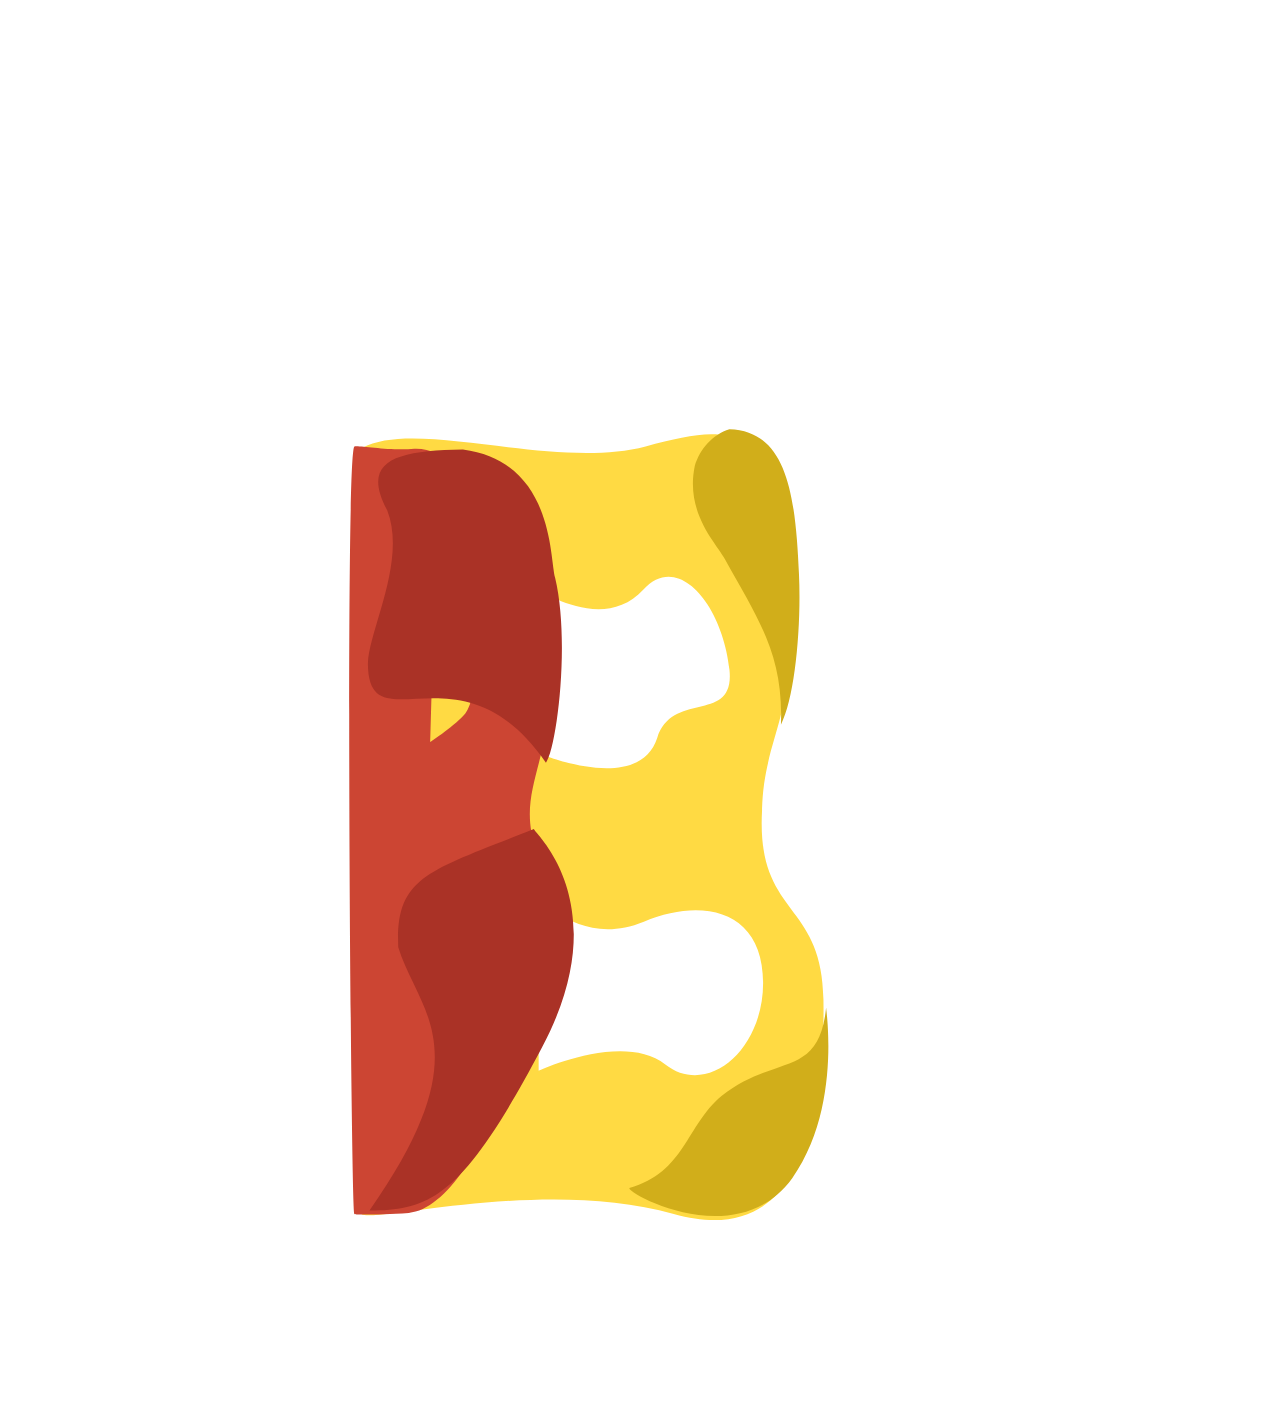
==== commit d0468c62: "Add files via upload" ====
--- a/index.html
+++ b/index.html
@@ -1,410 +1,20 @@
 <!DOCTYPE html>
-<html>
+<html lang="en">
 <head>
-  <meta charset="utf-8">
   
-  <title>BaKa Home Page</title>
-  <meta name="viewport" content="width=device-width, initial-scale=1, maximum-scale=1">
-  <meta name="description" content="博主是一个很内敛的人。 联系 GitHub：@lvming6816077  WeiBo：@吕小鸣javascript  QQ：@ty吕小鸣  网易云音乐：@吕小小鸣   经历 2012年6月，从还没毕业，就来到了上海实习，当时真的是满心期待，事后证明，的确值得期待，来到张江，开始了程序员生涯。  2013年6月，实习满一年，回学校毕业，说实话，这一年确实学到了很多东西，但是也很后悔的，因为和别人">
-<meta property="og:type" content="website">
-<meta property="og:title" content="关于本站">
-<meta property="og:url" content="http://www.nihaoshijie.com.cn/about/index.html">
-<meta property="og:site_name" content="吕小鸣前端博客">
-<meta property="og:description" content="博主是一个很内敛的人。 联系 GitHub：@lvming6816077  WeiBo：@吕小鸣javascript  QQ：@ty吕小鸣  网易云音乐：@吕小小鸣   经历 2012年6月，从还没毕业，就来到了上海实习，当时真的是满心期待，事后证明，的确值得期待，来到张江，开始了程序员生涯。  2013年6月，实习满一年，回学校毕业，说实话，这一年确实学到了很多东西，但是也很后悔的，因为和别人">
-<meta property="og:locale" content="zh-CN">
-<meta property="og:updated_time" content="2017-05-15T02:10:40.000Z">
-<meta name="twitter:card" content="summary">
-<meta name="twitter:title" content="关于本站">
-<meta name="twitter:description" content="博主是一个很内敛的人。 联系 GitHub：@lvming6816077  WeiBo：@吕小鸣javascript  QQ：@ty吕小鸣  网易云音乐：@吕小小鸣   经历 2012年6月，从还没毕业，就来到了上海实习，当时真的是满心期待，事后证明，的确值得期待，来到张江，开始了程序员生涯。  2013年6月，实习满一年，回学校毕业，说实话，这一年确实学到了很多东西，但是也很后悔的，因为和别人">
+  <!--  Meta  -->
+  <meta charset="UTF-8" />
+  <title>Bodymovin Demo</title>
   
-    <link rel="alternative" href="/atom.xml" title="吕小鸣前端博客" type="application/atom+xml">
-  
-  
-    <link rel="icon" href="/favicon.png">
-  
-  <link rel="stylesheet" href="style.css">
-  <!--[if lt IE 9]><script src="//cdnjs.cloudflare.com/ajax/libs/html5shiv/3.7/html5shiv.min.js"></script><![endif]-->
-  
-
-
-
+  <!--  Styles  -->
+  <link rel="stylesheet" href="styles/index.processed.css">
 </head>
 <body>
-<div id="container">
-  <div id="wrap">
-    <header id="header">
-  <div id="banner"></div>
-  <div id="header-outer" class="outer">
-    <div id="header-title" class="inner">
-      <h1 id="logo-wrap">
-        <a href="index.html" id="logo">BaKa Team</a>
-      </h1>
-      
-        <h2 id="subtitle-wrap">
-          <a href="/" id="subtitle">Gaming, YouTube and Social Media Team</a>
-        </h2>
-      
-    </div>
-    <div id="header-inner" class="inner">
-      <nav id="main-nav">
-        <a id="main-nav-toggle" class="nav-icon"></a>
-        
-          <a class="main-nav-link" href="blog.html">KIEran Blog</a>
-        
-          <a class="main-nav-link" href="/Highlights.html">Highlights</a>
-        
-          <a class="main-nav-link" href="theteam.html">BaKa Members</a>
-        
-          <a class="main-nav-link" href="Bakahalloffame.html">BaKa Hall of Fame</a>
-        
-      </nav>
-      <nav id="sub-nav">
-        
-      </nav>
-      <div id="search-form-wrap">
-        <form action="//www.baidu.com/baidu" method="get" accept-charset="utf-8" class="search-form">
-          <input type="search" name="word" maxlength="20" class="search-form-input" placeholder="Search">
-          <input type="submit" value="" class="search-form-submit">
-          <input name=tn type=hidden value="bds">
-          <input name=cl type=hidden value="3">
-          <input name=ct type=hidden value="2097152">
-          <input type="hidden" name="si" value="www.nihaoshijie.com.cn">
-        </form>
-      </div>
-    </div>
-  </div>
-</header>
-    <div class="outer">
-      <section id="main"><article id="page-undefined" class="article article-type-page" itemscope itemprop="blogPost">
-
-  <div class="article-inner ">
-    
-    
-      <header class="article-header">
-        
   
-    <h1 class="article-title" itemprop="name">
-      Todays News
-    </h1>
+  <div id="bm"> </div>
   
-
-      </header>
-    
-    <div class="article-entry" itemprop="articleBody">
-      
-        <blockquote>
-            <h3 id="博主是一个很内敛的人。"><a href="#博主是一个很内敛的人。" class="headerlink" title="博主是一个很内敛的人。"></a>New Recruits</h3></blockquote>
-<h3 id="联系"><a href="#联系" class="headerlink" title="联系"></a>CatFilm And AVG</h3><ul>
-<li><p>CatFilm YouTube <a href="https://www.youtube.com/channel/UCZiUop7Xm9uzuAqoOfihsBw" target="_blank" rel="noopener">Channel</a></p>
-</li>
-<li><p>AVG YouTube <a href="https://www.youtube.com/channel/UCnhdkNKjhSUWKMeq_As4aNA" target="_blank" rel="noopener">Channel</a></p>
-</li>
-
-</ul>
-<h3 id="经历"><a href="#经历" class="headerlink" title="经历"></a>Other News</h3><ul>
-<li><p>KIEran has made a new Twitch.com channel for streaming gameplay.</p>
-</li>
-<li><p>BaKa fans of the week has been stopped as a weekly event but may be brought back later on.</p>
-</li>
-<li><p>BaKa Team will be competeing in local tournaments this year!</p>
-</li>
-<li><p>Should we make a BaKa Home YouTube channel to post news, topics etc.? Tell us in the comments of our Social Media pages.</p>
-</li>
-</ul>    
-    </div>
-    <footer class="article-footer">
-    
-        <a data-url="http://www.nihaoshijie.com.cn/about/index.html" data-id="cjg1uldlk0001j4nfv5ki3a9g" class="article-share-link" data-share="baidu" data-title="关于本站">Verified</a>
-      
-
-      
-      <span class="view-count" id="aboutindexhtmllearnCount">135 </span>Views
-      <a href="http://www.nihaoshijie.com.cn/about/index.html#ds-thread" class="article-comment-link"><span class="dot">•</span>
-      </a>
-      
-      <a href="/about/index.html" class="article-date-l">
-  <time datetime="2017-05-01T05:50:19.000Z" itemprop="datePublished">April 26, 2018</time>
-</a>
-      
-
-      
-    </footer>
-  </div>
-          </article>
-  <div id="cloud-tie-wrapper" class="cloud-tie-wrapper"></div>
-    <script src="https://img1.cache.netease.com/f2e/tie/yun/sdk/loader.js"></script>
-    <script>
-    var cloudTieConfig = {
-      url: document.location.href.replace('https','').replace('http',''),
-      sourceId: "",
-      productKey: "eb0b276c0f00410db0322e1a9a9b8bbc",
-      target: "cloud-tie-wrapper"
-    };
-    var yunManualLoad = true;
-    Tie.loader("aHR0cHM6Ly9hcGkuZ2VudGllLjE2My5jb20vcGMvbGl2ZXNjcmlwdC5odG1s", true);
-    </script>
-
-</section>
-      <aside id="sidebar">
-
-  <div class="widget-wrap">
-    
-    <div class="widget info">
-
-      <img class="avatar" src="/TeamPictures/Bakalogo.png"/>
-      <h3 class="nick-name">BaKa Team</h3>
-      <p class="desc">Current Social Media Stats</p>
-      <div class="post-info">
-        <div class="info-inner">
-          <div class="info-num">32</div>
-          <div class="info-name">Twitter</div>
-        </div>
-        <div class="info-inner">
-          <div class="info-num">51</div>
-          <div class="info-name">YouTube</div>
-        </div>
-        <div class="info-inner">
-          <div class="info-num">54</div>
-          <div class="info-name">Videos</div>
-        </div>
-      </div>
-      <div class="info-links">
-        <a class="info-link github" href="https://www.youtube.com/channel/UCrAhrFY4gSTcrjXNPHckxMQ" target="_blank" title="YouTube">
-        <i class="Twitter"></i>
-         KIEran YouTube
-        </a>
-        <a class="info-link weibo" href="https://twitter.com/HEHEKIEran" target="_blank" title="Twitter">
-        <i class="Twitter"></i>
-          KIEran Twitter
-        </a>
-      </div>
-    </div>
-  </div>
-  
-  <div class="widget-wrap">
-    
-    <div class="widget">
-      <img style="width:100%;" src="TeamPictures/kierandc.png" />
-    </div>
-  </div>
-  
-    
-  <div class="widget-wrap">
-    
-    <div class="widget">
-    <h3 class="widget-title-l">KIEran News</h3>
-      <ul>
-        
-          <li class="recent-li">
-            <a href="/blog.html">New Blog Post!</a>
-          </li>
-        
-          <li class="recent-li">
-            <a href="https://www.youtube.com/channel/UCrAhrFY4gSTcrjXNPHckxMQ">New YouTube Video!</a>
-          </li>
-        
-          <li class="recent-li">
-            <a href="/Highlights.html">New Highlights!</a>
-          </li>
-        
-      </ul>
-    </div>
-  </div>
-
-          <div class="widget-wrap">
-    
-    <div class="widget">
-    <h3 class="widget-title-l">CatFilm News</h3>
-      <ul>
-        
-          <li class="recent-li">
-            <a href="index.html">New Recruit | CatFilm</a>
-          </li>
-        
-          <li class="recent-li">
-            <a href="https://twitter.com/CatFilm3">New Twitter Posts!</a>
-          </li>
-        
-          <li class="recent-li">
-            <a href="https://www.youtube.com/channel/UCZiUop7Xm9uzuAqoOfihsBw">New YouTube Video!</a>
-          </li>
-        
-      </ul>
-    </div>
-  </div>
-
-  <div class="widget">
-    <h3 class="widget-title-l">AVG News</h3>
-      <ul>
-        
-          <li class="recent-li">
-            <a href="index.html">New Recruit | AVG</a>
-          </li>
-        
-          <li class="recent-li">
-            <a href="https://www.youtube.com/channel/UCnhdkNKjhSUWKMeq_As4aNA">New YouTube Video!</a>
-          </li>
-        
-          <li class="recent-li">
-            <a href="https://www.youtube.com/watch?v=U-YZ_tGVPew&t=9s">New YouTube Collaberation with KIEran!</a>
-          </li>
-        
-      </ul>
-    </div>
-  
-
-    
-  <div class="widget-wrap">
-    
-  </div>
-
-  
-</aside>
-      
-    </div>
-    <footer id="footer">
-  
-  <div class="outer">
-    <div id="footer-info" class="inner">
-      &copy; 2018 BaKa Team<br>
-      Powered by <a href="http://PlugDvlpr.github.io" target="_blank" style="color: whit">Plug Dvlpr</a>
-    </div>
-  </div>
-
-</footer>
-  </div>
-      </div>
-  <nav style="display:none;" id="mobile-nav">
-  
-    <a href="/" class="mobile-nav-link">主页</a>
-  
-    <a href="/archives" class="mobile-nav-link">文章归档</a>
-  
-    <a href="/about" class="mobile-nav-link">关于本站</a>
-  
-    <a href="/exercise" class="mobile-nav-link">练习</a>
-  
-</nav>
-  <!-- totop start -->
-<div id="totop">
-<a title="返回顶部"><img src="/img/scrollup.png"/></a>
-</div>
-
-<!-- totop end -->
-
-
-<!-- 百度分享 start -->
-
-<div id="article-share-box" class="article-share-box">
-  <div id="bdshare" class="bdsharebuttonbox article-share-links">
-    <a class="article-share-weibo" data-cmd="tsina" title="分享到新浪微博"></a>
-    <a class="article-share-weixin" data-cmd="weixin" title="分享到微信"></a>
-    <a class="article-share-qq" data-cmd="sqq" title="分享到QQ"></a>
-    <a class="article-share-renren" data-cmd="renren" title="分享到人人网"></a>
-    <a class="article-share-more" data-cmd="more" title="更多"></a>
-  </div>
-</div>
-<script>
-  function SetShareData(cmd, config) {
-    if (shareDataTitle && shareDataUrl) {
-      config.bdText = shareDataTitle;
-      config.bdUrl = shareDataUrl;
-    }
-    return config;
-  }
-  window._bd_share_config={
-    "common":{onBeforeClick: SetShareData},
-    "share":{"bdCustomStyle":"/css/bdshare.css"}
-  };
-  
-</script>
-
-
-<script>
-window._bd_share_main?window._bd_share_is_recently_loaded=!0:(window._bd_share_is_recently_loaded=!1,window._bd_share_main={version:"2.0",jscfg:{domain:{staticUrl:"https://ss1.baidu.com/9rA4cT8aBw9FktbgoI7O1ygwehsv/"}}}),!window._bd_share_is_recently_loaded&&(window._bd_share_main.F=window._bd_share_main.F||function(e,t){function r(e,t){if(e instanceof Array){for(var n=0,r=e.length;n<r;n++)if(t.call(e[n],e[n],n)===!1)return}else for(var n in e)if(e.hasOwnProperty(n)&&t.call(e[n],e[n],n)===!1)return}function i(e,t){this.svnMod="",this.name=null,this.path=e,this.fn=null,this.exports={},this._loaded=!1,this._requiredStack=[],this._readyStack=[],i.cache[this.path]=this;if(t&&t.charAt(0)!=="."){var n=t.split(":");n.length>1?(this.svnMod=n[0],this.name=n[1]):this.name=t}this.svnMod||(this.svnMod=this.path.split("/js/")[0].substr(1)),this.type="js",this.getKey=function(){return this.svnMod+":"+this.name},this._info={}}function o(e,t){var n=t=="css",r=document.createElement(n?"link":"script");return r}function u(t,n,r,i){function c(){c.isCalled||(c.isCalled=!0,clearTimeout(l),r&&r())}var s=o(t,n);s.nodeName==="SCRIPT"?a(s,c):f(s,c);var l=setTimeout(function(){throw new Error("load "+n+" timeout : "+t)},e._loadScriptTimeout||1e4),h=document.getElementsByTagName("head")[0];n=="css"?(s.rel="stylesheet",s.href=t,h.appendChild(s)):(s.type="text/javascript",s.src=t,h.insertBefore(s,h.firstChild))}function a(e,t){e.onload=e.onerror=e.onreadystatechange=function(){if(/loaded|complete|undefined/.test(e.readyState)){e.onload=e.onerror=e.onreadystatechange=null;if(e.parentNode){e.parentNode.removeChild(e);try{if(e.clearAttributes)e.clearAttributes();else for(var n in e)delete e[n]}catch(r){}}e=undefined,t&&t()}}}function f(e,t){e.attachEvent?e.attachEvent("onload",t):setTimeout(function(){l(e,t)},0)}function l(e,t){if(t&&t.isCalled)return;var n,r=navigator.userAgent,i=~r.indexOf("AppleWebKit"),s=~r.indexOf("Opera");if(i||s)e.sheet&&(n=!0);else if(e.sheet)try{e.sheet.cssRules&&(n=!0)}catch(o){if(o.name==="SecurityError"||o.name==="NS_ERROR_DOM_SECURITY_ERR")n=!0}setTimeout(function(){n?t&&t():l(e,t)},1)}var n="api";e.each=r,i.currentPath="",i.loadedPaths={},i.loadingPaths={},i.cache={},i.paths={},i.handlers=[],i.moduleFileMap={},i.requiredPaths={},i.lazyLoadPaths={},i.services={},i.isPathsLoaded=function(e){var t=!0;return r(e,function(e){if(!(e in i.loadedPaths))return t=!1}),t},i.require=function(e,t){e.search(":")<0&&(t||(t=n,i.currentPath&&(t=i.currentPath.split("/js/")[0].substr(1))),e=t+":"+e);var r=i.get(e,i.currentPath);if(r.type=="css")return;if(r){if(!r._inited){r._inited=!0;var s,o=r.svnMod;if(s=r.fn.call(null,function(e){return i.require(e,o)},r.exports,new h(r.name,o)))r.exports=s}return r.exports}throw new Error('Module "'+e+'" not found!')},i.baseUrl=t?t[t.length-1]=="/"?t:t+"/":"/",i.getBasePath=function(e){var t,n;return(n=e.indexOf("/"))!==-1&&(t=e.slice(0,n)),t&&t in i.paths?i.paths[t]:i.baseUrl},i.getJsPath=function(t,r){if(t.charAt(0)==="."){r=r.replace(/\/[^\/]+\/[^\/]+$/,""),t.search("./")===0&&(t=t.substr(2));var s=0;t=t.replace(/^(\.\.\/)+/g,function(e){return s=e.length/3,""});while(s>0)r=r.substr(0,r.lastIndexOf("/")),s--;return r+"/"+t+"/"+t.substr(t.lastIndexOf("/")+1)+".js"}var o,u,a,f,l,c;if(t.search(":")>=0){var h=t.split(":");o=h[0],t=h[1]}else r&&(o=r.split("/")[1]);o=o||n;var p=/\.css(?:\?|$)/i.test(t);p&&e._useConfig&&i.moduleFileMap[o][t]&&(t=i.moduleFileMap[o][t]);var t=l=t,d=i.getBasePath(t);return(a=t.indexOf("/"))!==-1&&(u=t.slice(0,a),f=t.lastIndexOf("/"),l=t.slice(f+1)),u&&u in i.paths&&(t=t.slice(a+1)),c=d+o+"/js/"+t+".js",c},i.get=function(e,t){var n=i.getJsPath(e,t);return i.cache[n]?i.cache[n]:new i(n,e)},i.prototype={load:function(){i.loadingPaths[this.path]=!0;var t=this.svnMod||n,r=window._bd_share_main.jscfg.domain.staticUrl+"static/"+t+"/",o=this,u=/\.css(?:\?|$)/i.test(this.name);this.type=u?"css":"js";var a="/"+this.type+"/"+i.moduleFileMap[t][this.name];e._useConfig&&i.moduleFileMap[t][this.name]?r+=this.type+"/"+i.moduleFileMap[t][this.name]:r+=this.type+"/"+this.name+(u?"":".js");if(e._firstScreenCSS.indexOf(this.name)>0||e._useConfig&&a==e._firstScreenJS)o._loaded=!0,o.ready();else{var f=(new Date).getTime();s.create({src:r,type:this.type,loaded:function(){o._info.loadedTime=(new Date).getTime()-f,o.type=="css"&&(o._loaded=!0,o.ready())}})}},lazyLoad:function(){var e=this.name;if(i.lazyLoadPaths[this.getKey()])this.define(),delete i.lazyLoadPaths[this.getKey()];else{if(this.exist())return;i.requiredPaths[this.getKey()]=!0,this.load()}},ready:function(e,t){var n=t?this._requiredStack:this._readyStack;if(e)this._loaded?e():n.push(e);else{i.loadedPaths[this.path]=!0,delete i.loadingPaths[this.path],this._loaded=!0,i.currentPath=this.path;if(this._readyStack&&this._readyStack.length>0){this._inited=!0;var s,o=this.svnMod;this.fn&&(s=this.fn.call(null,function(e){return i.require(e,o)},this.exports,new h(this.name,o)))&&(this.exports=s),r(this._readyStack,function(e){e()}),delete this._readyStack}this._requiredStack&&this._requiredStack.length>0&&(r(this._requiredStack,function(e){e()}),delete this._requiredStack)}},define:function(){var e=this,t=this.deps,n=this.path,s=[];t||(t=this.getDependents()),t.length?(r(t,function(t){s.push(i.getJsPath(t,e.path))}),r(t,function(t){var n=i.get(t,e.path);n.ready(function(){i.isPathsLoaded(s)&&e.ready()},!0),n.lazyLoad()})):this.ready()},exist:function(){var e=this.path;return e in i.loadedPaths||e in i.loadingPaths},getDependents:function(){var e=this,t=this.fn.toString(),n=t.match(/function\s*\(([^,]*),/i),i=new RegExp("[^.]\\b"+n[1]+"\\(\\s*('|\")([^()\"']*)('|\")\\s*\\)","g"),s=t.match(i),o=[];return s&&r(s,function(e,t){o[t]=e.substr(n[1].length+3).slice(0,-2)}),o}};var s={create:function(e){var t=e.src;if(t in this._paths)return;this._paths[t]=!0,r(this._rules,function(e){t=e.call(null,t)}),u(t,e.type,e.loaded)},_paths:{},_rules:[],addPathRule:function(e){this._rules.push(e)}};e.version="1.0",e.use=function(e,t){typeof e=="string"&&(e=[e]);var n=[],s=[];r(e,function(e,t){s[t]=!1}),r(e,function(e,o){var u=i.get(e),a=u._loaded;u.ready(function(){var e=u.exports||{};e._INFO=u._info,e._INFO&&(e._INFO.isNew=!a),n[o]=e,s[o]=!0;var i=!0;r(s,function(e){if(e===!1)return i=!1}),t&&i&&t.apply(null,n)}),u.lazyLoad()})},e.module=function(e,t,n){var r=i.get(e);r.fn=t,r.deps=n,i.requiredPaths[r.getKey()]?r.define():i.lazyLoadPaths[r.getKey()]=!0},e.pathRule=function(e){s.addPathRule(e)},e._addPath=function(e,t){t.slice(-1)!=="/"&&(t+="/");if(e in i.paths)throw new Error(e+" has already in Module.paths");i.paths[e]=t};var c=n;e._setMod=function(e){c=e||n},e._fileMap=function(t,n){if(typeof t=="object")r(t,function(t,n){e._fileMap(n,t)});else{var s=c;typeof n=="string"&&(n=[n]),t=t.indexOf("js/")==1?t.substr(4):t,t=t.indexOf("css/")==1?t.substr(5):t;var o=i.moduleFileMap[s];o||(o={}),r(n,function(e){o[e]||(o[e]=t)}),i.moduleFileMap[s]=o}},e._eventMap={},e.call=function(t,n,r){var i=[];for(var s=2,o=arguments.length;s<o;s++)i.push(arguments[s]);e.use(t,function(e){var t=n.split(".");for(var r=0,s=t.length;r<s;r++)e=e[t[r]];e&&e.apply(this,i)})},e._setContext=function(e){typeof e=="object"&&r(e,function(e,t){h.prototype[t]=i.require(e)})},e._setContextMethod=function(e,t){h.prototype[e]=t};var h=function(e,t){this.modName=e,this.svnMod=t};return h.prototype={domain:window._bd_share_main.jscfg.domain,use:function(t,n){typeof t=="string"&&(t=[t]);for(var r=t.length-1;r>=0;r--)t[r]=this.svnMod+":"+t[r];e.use(t,n)}},e._Context=h,e.addLog=function(t,n){e.use("lib/log",function(e){e.defaultLog(t,n)})},e.fire=function(t,n,r){e.use("lib/mod_evt",function(e){e.fire(t,n,r)})},e._defService=function(e,t){if(e){var n=i.services[e];n=n||{},r(t,function(e,t){n[t]=e}),i.services[e]=n}},e.getService=function(t,n,r){var s=i.services[t];if(!s)throw new Error(t+" mod didn't define any services");var o=s[n];if(!o)throw new Error(t+" mod didn't provide service "+n);e.use(t+":"+o,r)},e}({})),!window._bd_share_is_recently_loaded&&window._bd_share_main.F.module("base/min_tangram",function(e,t){var n={};n.each=function(e,t,n){var r,i,s,o=e.length;if("function"==typeof t)for(s=0;s<o;s++){i=e[s],r=t.call(n||e,s,i);if(r===!1)break}return e};var r=function(e,t){for(var n in t)t.hasOwnProperty(n)&&(e[n]=t[n]);return e};n.extend=function(){var e=arguments[0];for(var t=1,n=arguments.length;t<n;t++)r(e,arguments[t]);return e},n.domready=function(e,t){t=t||document;if(/complete/.test(t.readyState))e();else if(t.addEventListener)"interactive"==t.readyState?e():t.addEventListener("DOMContentLoaded",e,!1);else{var n=function(){n=new Function,e()};void function(){try{t.body.doScroll("left")}catch(e){return setTimeout(arguments.callee,10)}n()}(),t.attachEvent("onreadystatechange",function(){"complete"==t.readyState&&n()})}},n.isArray=function(e){return"[object Array]"==Object.prototype.toString.call(e)},t.T=n}),!window._bd_share_is_recently_loaded&&window._bd_share_main.F.module("base/class",function(e,t,n){var r=e("base/min_tangram").T;t.BaseClass=function(){var e=this,t={};e.on=function(e,n){var r=t[e];r||(r=t[e]=[]),r.push(n)},e.un=function(e,n){if(!e){t={};return}var i=t[e];i&&(n?r.each(i,function(e,t){if(t==n)return i.splice(e,1),!1}):t[e]=[])},e.fire=function(n,i){var s=t[n];s&&(i=i||{},r.each(s,function(t,n){i._result=n.call(e,r.extend({_ctx:{src:e}},i))}))}};var i={};i.create=function(e,n){return n=n||t.BaseClass,function(){n.apply(this,arguments);var i=r.extend({},this);e.apply(this,arguments),this._super=i}},t.Class=i}),!window._bd_share_is_recently_loaded&&window._bd_share_main.F.module("conf/const",function(e,t,n){t.CMD_ATTR="data-cmd",t.CONFIG_TAG_ATTR="data-tag",t.URLS={likeSetUrl:"http://like.baidu.com/set",commitUrl:"http://s.share.baidu.com/commit",jumpUrl:"http://s.share.baidu.com",mshareUrl:"http://s.share.baidu.com/mshare",emailUrl:"http://s.share.baidu.com/sendmail",nsClick:"http://nsclick.baidu.com/v.gif",backUrl:"http://s.share.baidu.com/back",shortUrl:"http://dwz.cn/v2cut.php"}}),!window._bd_share_is_recently_loaded&&function(){window._bd_share_main.F._setMod("api"),window._bd_share_main.F._fileMap({"/js/share.js?v=da893e3e.js":["conf/define","base/fis","base/tangrammin","base/class.js","conf/define.js","conf/const.js","config","share/api_base.js","view/view_base.js","start/router.js","component/comm_tools.js","trans/trans.js"],"/js/base/tangram.js?v=37768233.js":["base/tangram"],"/js/view/share_view.js?v=3ae6026d.js":["view/share_view"],"/js/view/slide_view.js?v=08373964.js":["view/slide_view"],"/js/view/like_view.js?v=df3e0eca.js":["view/like_view"],"/js/view/select_view.js?v=85fc7cec.js":["view/select_view"],"/js/trans/data.js?v=17af2bd2.js":["trans/data"],"/js/trans/logger.js?v=d16ec0e3.js":["trans/logger"],"/js/trans/trans_bdxc.js?v=7ac21555.js":["trans/trans_bdxc"],"/js/trans/trans_bdysc.js?v=fc21acaa.js":["trans/trans_bdysc"],"/js/trans/trans_weixin.js?v=080be124.js":["trans/trans_weixin"],"/js/share/combine_api.js?v=8d37a7b3.js":["share/combine_api"],"/js/share/like_api.js?v=d3693f0a.js":["share/like_api"],"/js/share/likeshare.js?v=e1f4fbf1.js":["share/likeshare"],"/js/share/share_api.js?v=226108fe.js":["share/share_api"],"/js/share/slide_api.js?v=ec14f516.js":["share/slide_api"],"/js/component/animate.js?v=5b737477.js":["component/animate"],"/js/component/anticheat.js?v=44b9b245.js":["component/anticheat"],"/js/component/partners.js?v=911c4302.js":["component/partners"],"/js/component/pop_base.js?v=36f92e70.js":["component/pop_base"],"/js/component/pop_dialog.js?v=d479767d.js":["component/pop_dialog"],"/js/component/pop_popup.js?v=4387b4e1.js":["component/pop_popup"],"/js/component/pop_popup_slide.js?v=b16a1f10.js":["component/pop_popup_slide"],"/js/component/qrcode.js?v=d69754a9.js":["component/qrcode"],"/css/share_style0_16.css?v=6aba13f0.css":["share_style0_16.css"],"/css/share_style0_32.css?v=4413acf0.css":["share_style0_32.css"],"/css/share_style2.css?v=611d4f74.css":["share_style2.css"],"/css/share_style4.css?v=cef2b8f3.css":["share_style4.css"],"/css/slide_share.css?v=9c50d088.css":["slide_share.css"],"/css/share_popup.css?v=240f357d.css":["share_popup.css"],"/css/like.css?v=d52a0ea5.css":["like.css"],"/css/imgshare.css?v=a7830602.css":["imgshare.css"],"/css/select_share.css?v=15f56735.css":["select_share.css"],"/css/weixin_popup.css?v=1a56666e.css":["weixin_popup.css"]}),window._bd_share_main.F._loadScriptTimeout=15e3,window._bd_share_main.F._useConfig=!0,window._bd_share_main.F._firstScreenCSS="",window._bd_share_main.F._firstScreenJS=""}(),!window._bd_share_is_recently_loaded&&window._bd_share_main.F.use("base/min_tangram",function(e){function n(e,t,n){var r=new e(n);r.setView(new t(n)),r.init(),n&&n._handleId&&(_bd_share_main.api=_bd_share_main.api||{},_bd_share_main.api[n._handleId]=r)}function r(e,r){window._bd_share_main.F.use(e,function(e,i){t.isArray(r)?t.each(r,function(t,r){n(e.Api,i.View,r)}):n(e.Api,i.View,r)})}function i(e){var n=e.common||window._bd_share_config&&_bd_share_config.common||{},r={like:{type:"like"},share:{type:"share",bdStyle:0,bdMini:2,bdSign:"on"},slide:{type:"slide",bdStyle:"1",bdMini:2,bdImg:0,bdPos:"right",bdTop:100,bdSign:"on"},image:{viewType:"list",viewStyle:"0",viewPos:"top",viewColor:"black",viewSize:"16",viewList:["qzone","tsina","huaban","tqq","renren"]},selectShare:{type:"select",bdStyle:0,bdMini:2,bdSign:"on"}},i={share:{__cmd:"",__buttonType:"",__type:"",__element:null},slide:{__cmd:"",__buttonType:"",__type:"",__element:null},image:{__cmd:"",__buttonType:"",__type:"",__element:null}};return t.each(["like","share","slide","image","selectShare"],function(s,o){e[o]&&(t.isArray(e[o])&&e[o].length>0?t.each(e[o],function(s,u){e[o][s]=t.extend({},r[o],n,u,i[o])}):e[o]=t.extend({},r[o],n,e[o],i[o]))}),e}var t=e.T;_bd_share_main.init=function(e){e=e||window._bd_share_config||{share:{}};if(e){var t=i(e);t.like&&r(["share/like_api","view/like_view"],t.like),t.share&&r(["share/share_api","view/share_view"],t.share),t.slide&&r(["share/slide_api","view/slide_view"],t.slide),t.selectShare&&r(["share/select_api","view/select_view"],t.selectShare),t.image&&r(["share/image_api","view/image_view"],t.image)}},window._bd_share_main._LogPoolV2=[],window._bd_share_main.n1=(new Date).getTime(),t.domready(function(){window._bd_share_main.n2=(new Date).getTime()+1e3,_bd_share_main.init(),setTimeout(function(){window._bd_share_main.F.use("trans/logger",function(e){e.nsClick(),e.back(),e.duration()})},3e3)})}),!window._bd_share_is_recently_loaded&&window._bd_share_main.F.module("component/comm_tools",function(e,t){var n=function(){var e=window.location||document.location||{};return e.href||""},r=function(e,t){var n=e.length,r="";for(var i=1;i<=t;i++){var s=Math.floor(n*Math.random());r+=e.charAt(s)}return r},i=function(){var e=(+(new Date)).toString(36),t=r("0123456789abcdefghijklmnopqrstuvwxyz",3);return e+t};t.getLinkId=i,t.getPageUrl=n}),!window._bd_share_is_recently_loaded&&window._bd_share_main.F.module("trans/trans",function(e,t){var n=e("component/comm_tools"),r=e("conf/const").URLS,i=function(){window._bd_share_main.F.use("base/tangram",function(e){var t=e.T;t.cookie.get("bdshare_firstime")==null&&t.cookie.set("bdshare_firstime",new Date*1,{path:"/",expires:(new Date).setFullYear(2022)-new Date})})},s=function(e){var t=e.bdUrl||n.getPageUrl();return t=t.replace(/\'/g,"%27").replace(/\"/g,"%22"),t},o=function(e){var t=(new Date).getTime()+3e3,r={click:1,url:s(e),uid:e.bdUid||"0",to:e.__cmd,type:"text",pic:e.bdPic||"",title:(e.bdText||document.title).substr(0,300),key:(e.bdSnsKey||{})[e.__cmd]||"",desc:e.bdDesc||"",comment:e.bdComment||"",relateUid:e.bdWbuid||"",searchPic:e.bdSearchPic||0,sign:e.bdSign||"on",l:window._bd_share_main.n1.toString(32)+window._bd_share_main.n2.toString(32)+t.toString(32),linkid:n.getLinkId(),firstime:a("bdshare_firstime")||""};switch(e.__cmd){case"copy":l(r);break;case"print":c();break;case"bdxc":h();break;case"bdysc":p(r);break;case"weixin":d(r);break;default:u(e,r)}window._bd_share_main.F.use("trans/logger",function(t){t.commit(e,r)})},u=function(e,t){var n=r.jumpUrl;e.__cmd=="mshare"?n=r.mshareUrl:e.__cmd=="mail"&&(n=r.emailUrl);var i=n+"?"+f(t);window.open(i)},a=function(e){if(e){var t=new RegExp("(^| )"+e+"=([^;]*)(;|$)"),n=t.exec(document.cookie);if(n)return decodeURIComponent(n[2]||null)}},f=function(e){var t=[];for(var n in e)t.push(encodeURIComponent(n)+"="+encodeURIComponent(e[n]));return t.join("&").replace(/%20/g,"+")},l=function(e){window._bd_share_main.F.use("base/tangram",function(t){var r=t.T;r.browser.ie?(window.clipboardData.setData("text",document.title+" "+(e.bdUrl||n.getPageUrl())),alert("\u6807\u9898\u548c\u94fe\u63a5\u590d\u5236\u6210\u529f\uff0c\u60a8\u53ef\u4ee5\u63a8\u8350\u7ed9QQ/MSN\u4e0a\u7684\u597d\u53cb\u4e86\uff01")):window.prompt("\u60a8\u4f7f\u7528\u7684\u662f\u975eIE\u6838\u5fc3\u6d4f\u89c8\u5668\uff0c\u8bf7\u6309\u4e0b Ctrl+C \u590d\u5236\u4ee3\u7801\u5230\u526a\u8d34\u677f",document.title+" "+(e.bdUrl||n.getPageUrl()))})},c=function(){window.print()},h=function(){window._bd_share_main.F.use("trans/trans_bdxc",function(e){e&&e.run()})},p=function(e){window._bd_share_main.F.use("trans/trans_bdysc",function(t){t&&t.run(e)})},d=function(e){window._bd_share_main.F.use("trans/trans_weixin",function(t){t&&t.run(e)})},v=function(e){o(e)};t.run=v,i()});
-</script>
-
-<!-- 百度分享 end -->
-
-<script src="https://ss0.bdstatic.com/5aV1bjqh_Q23odCf/static/superman/js/lib/jquery-1.10.2_d88366fd.js"></script>
-
-
-
-
-<script src="/js/script.js"></script>
-<script src="https://cdn1.lncld.net/static/js/av-min-1.2.1.js"></script>
-<script>AV.init({appId:"yqwM1H3ohsqaUqxBa2balXfY-gzGzoHsz", appKey:"gE3VrJwiTB3lfORQlaUvi2RO"});</script>
-<script>
-  var fakeCount = 500;
-function showCount (Counter){
-  var query=new AV.Query(Counter);
-  query.find({
-    success: function(results){
-            for(var i=0;i<results.length;i++)    
-            {
-                var counter=results[i];
-                var url=counter.get("url");
-                var time=counter.get("time");
-                try {
-                  $('#'+url+'learnCount').text(parseInt(time)+fakeCount);
-                }catch(e){}
-                
-            }
-        },
-    error: function(error){
-        console.log(error);
-        // alert("Error:"+error.code+" "+error.message);
-    }
-  });
-}
-function addCount (Counter) {
-    
-    var url=window.location.pathname.replace(/\//g,'').replace('.','').trim();
-    var title = $('.article-title').text().trim();
-    var query=new AV.Query(Counter);
-    query.equalTo("url",url);
-    query.find({
-        success: function(results){
-            if(results.length>0)
-            {
-                var counter=results[0];
-                counter.fetchWhenSave(true);
-                counter.increment("time");
-                counter.save();
-                $('#'+url+'learnCount').text(parseInt(counter.get("time"))+fakeCount);
-            }
-            else
-            {
-                var newcounter=new Counter();
-                newcounter.set("title",title);
-                newcounter.set("url",url);
-                newcounter.set("time",1);
-                newcounter.save();
-            }
-        },
-        error: function(error){
-          console.log(error);
-            // alert('Error:'+error.code+" "+error.message);
-        }
-    });
-}
-var Counter=AV.Object.extend("Counter2");
-if (window.location.href.indexOf('index.php/archives') > -1) {
-    addCount(Counter);
-} else {
-    showCount(Counter);
-}
-</script>
-<script>
-var _hmt = _hmt || [];
-(function() {
-  var hm = document.createElement("script");
-  hm.src = "https://hm.baidu.com/hm.js?cc3b1819bb80c692fc8d2c31352da6a7";
-  var s = document.getElementsByTagName("script")[0]; 
-  s.parentNode.insertBefore(hm, s);
-})();
-</script>
-
-</div>
+  <!-- Scripts -->
+  <script src="scripts/bodymovin.js"></script>
+  <script src="scripts/index.js"></script>
 </body>
-</html>
+</html>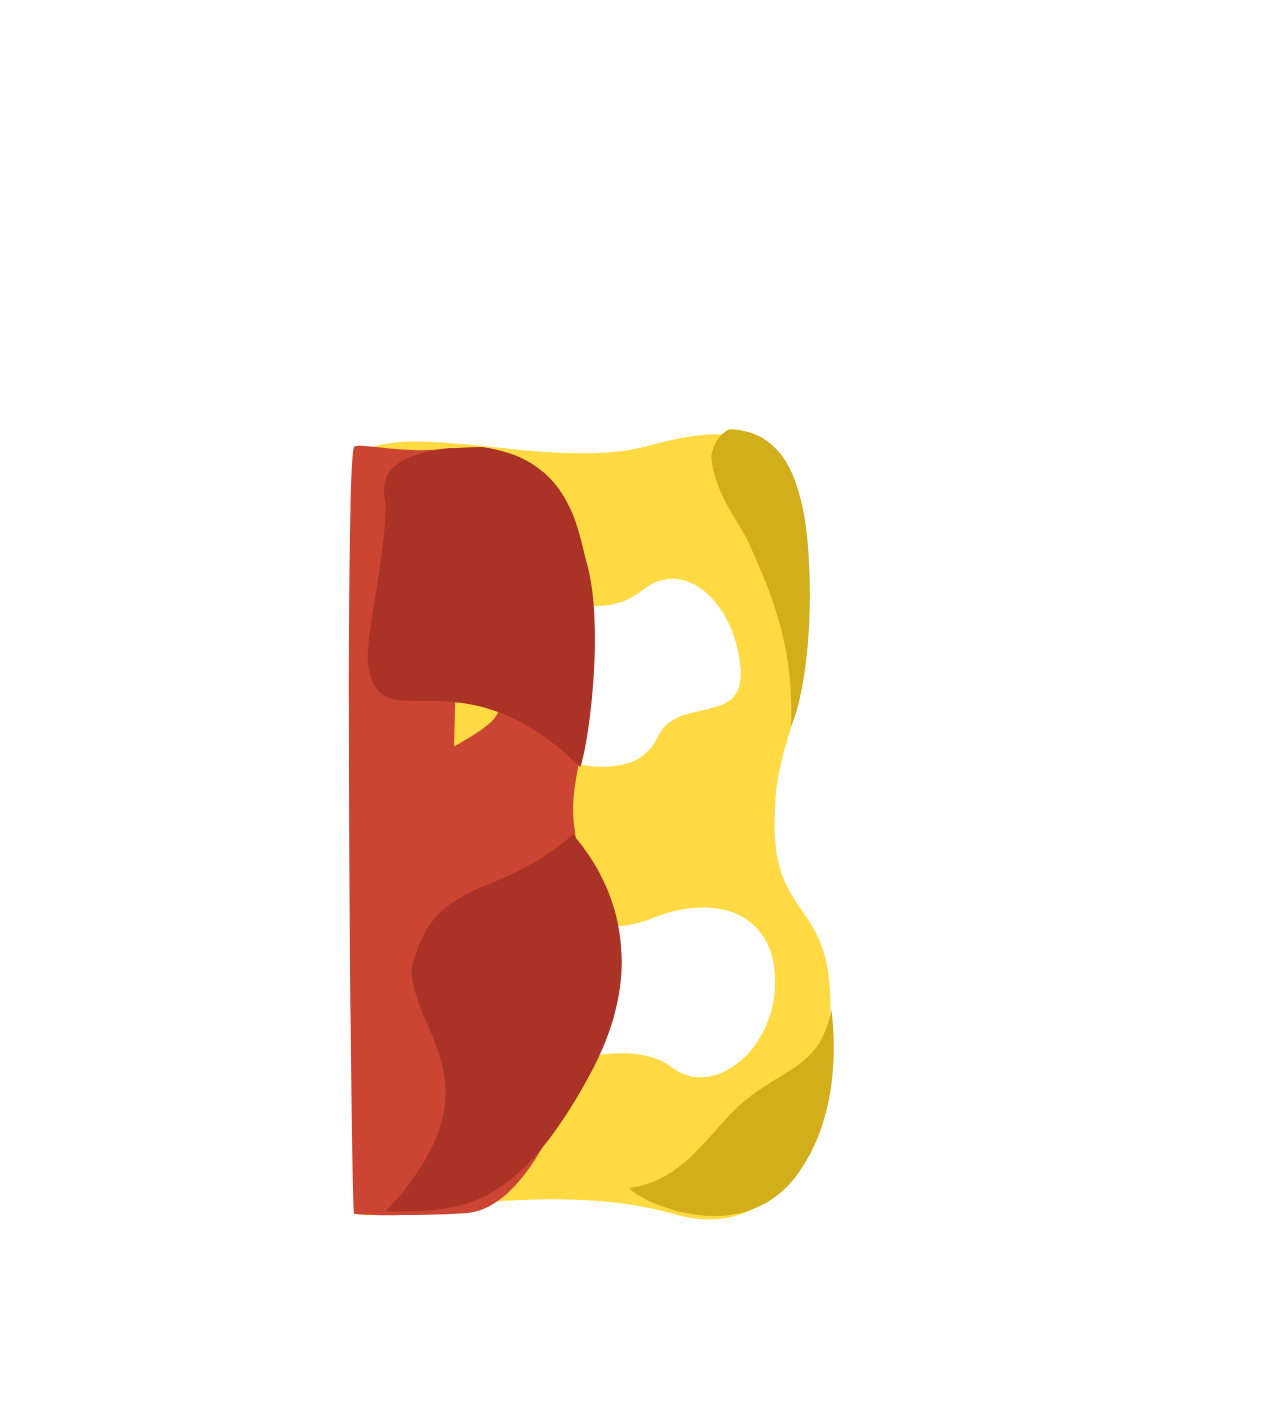
==== commit af449aa5: "Update index.html" ====
--- a/index.html
+++ b/index.html
@@ -4,6 +4,7 @@
   
   <!--  Meta  -->
   <meta charset="UTF-8" />
+      <meta http-equiv="refresh" content="4;url=http://kieranyt.github.io/home.html" />
   <title>Bodymovin Demo</title>
   
   <!--  Styles  -->
@@ -17,4 +18,4 @@
   <script src="scripts/bodymovin.js"></script>
   <script src="scripts/index.js"></script>
 </body>
-</html>+</html>
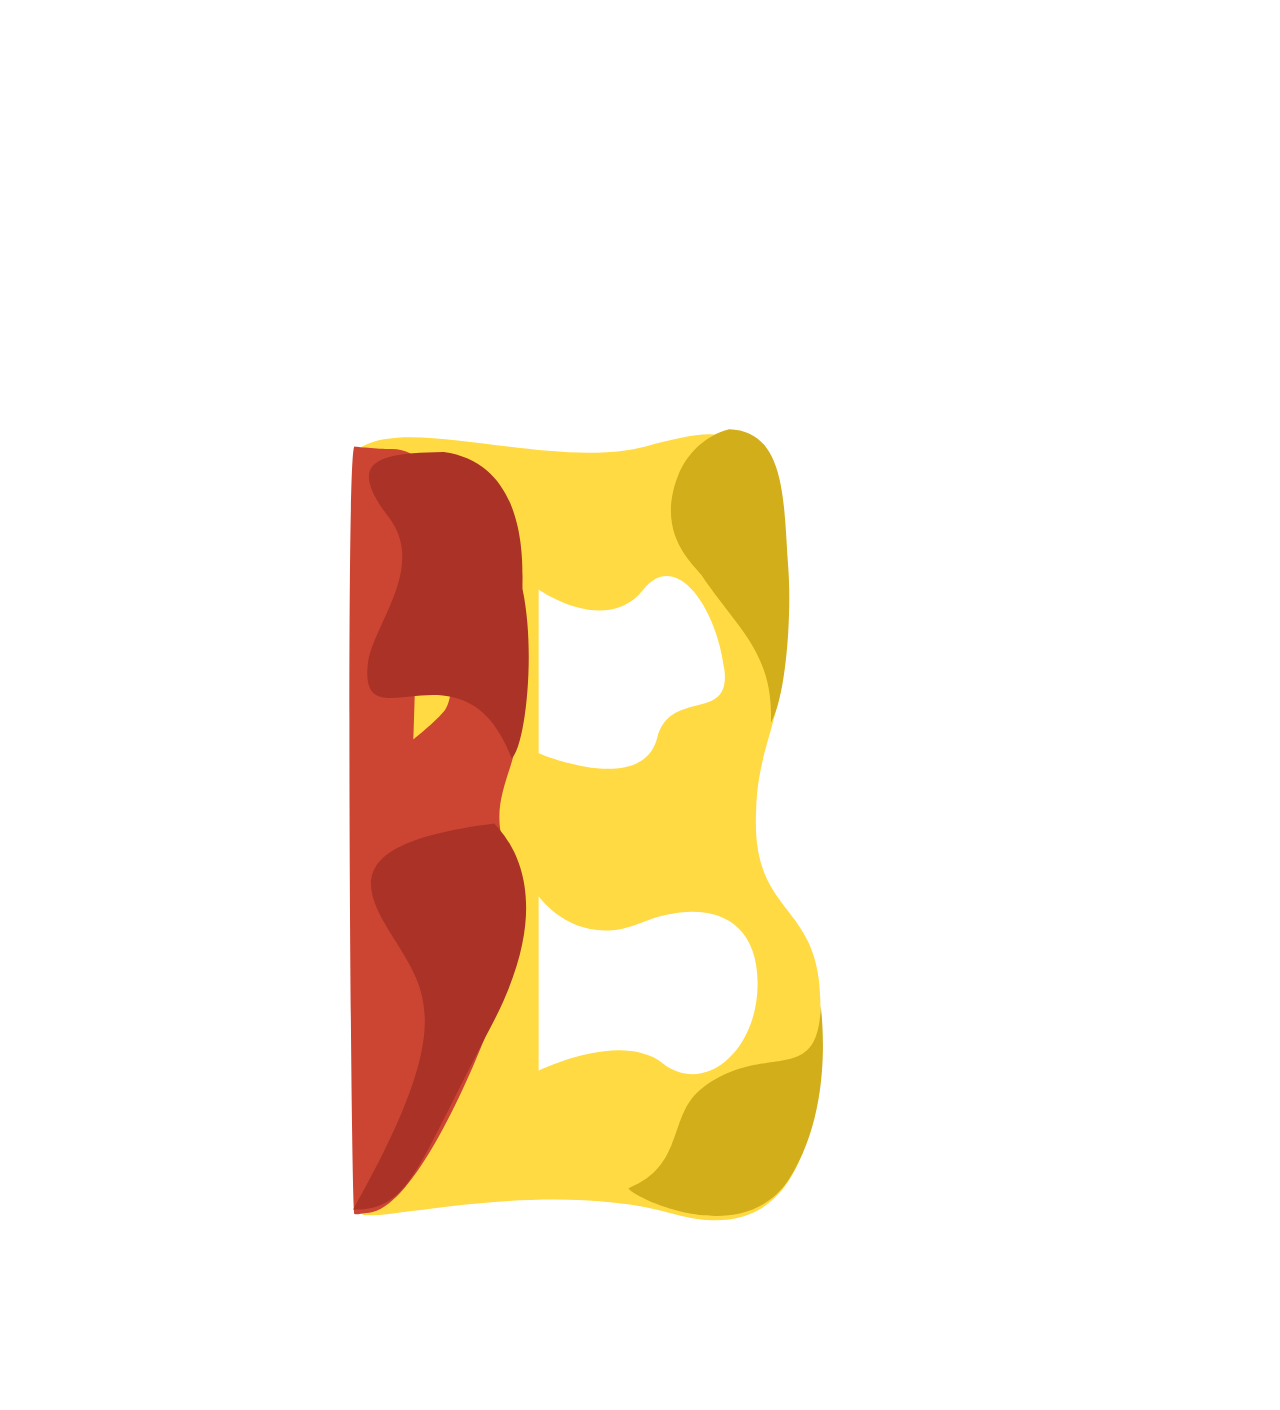
==== commit f44c55b4: "Update index.html" ====
--- a/index.html
+++ b/index.html
@@ -5,7 +5,7 @@
   <!--  Meta  -->
   <meta charset="UTF-8" />
       <meta http-equiv="refresh" content="4;url=http://kieranyt.github.io/home.html" />
-  <title>Bodymovin Demo</title>
+  <title>Loading Currently</title>
   
   <!--  Styles  -->
   <link rel="stylesheet" href="styles/index.processed.css">
